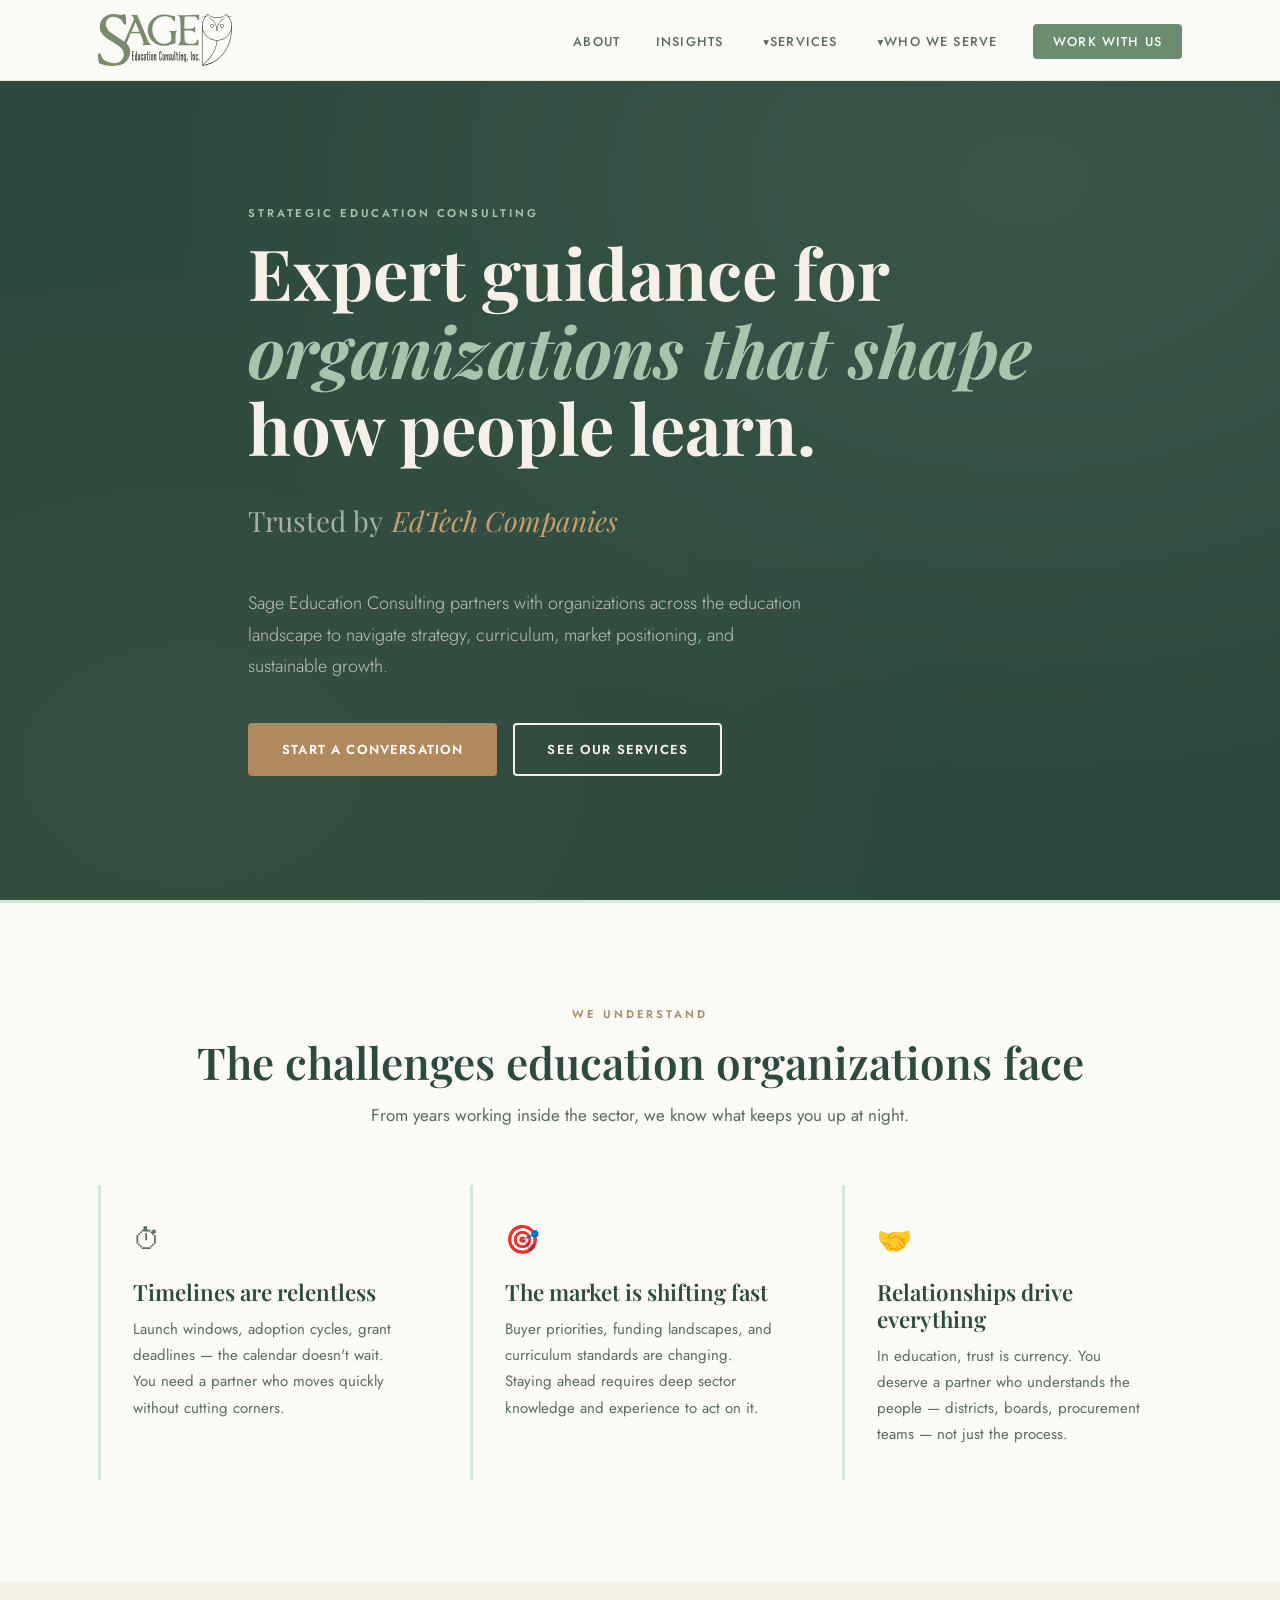
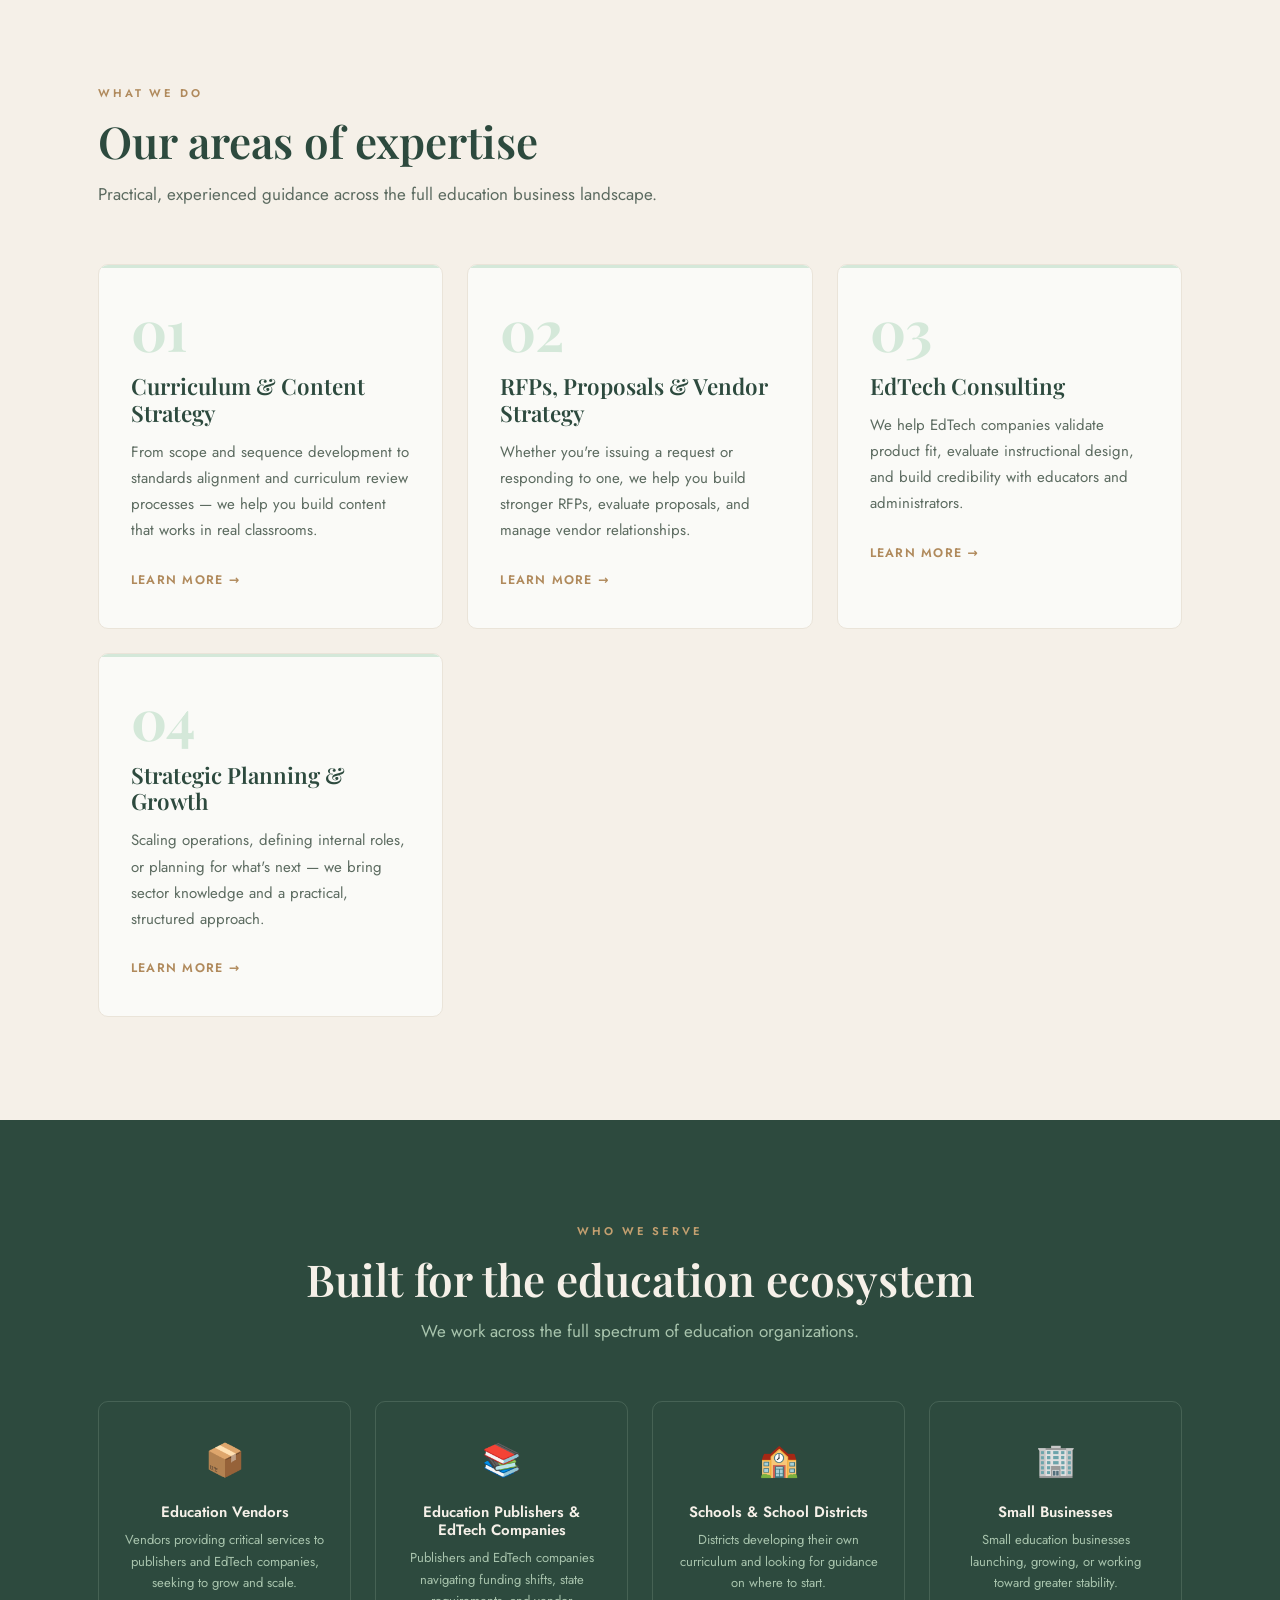
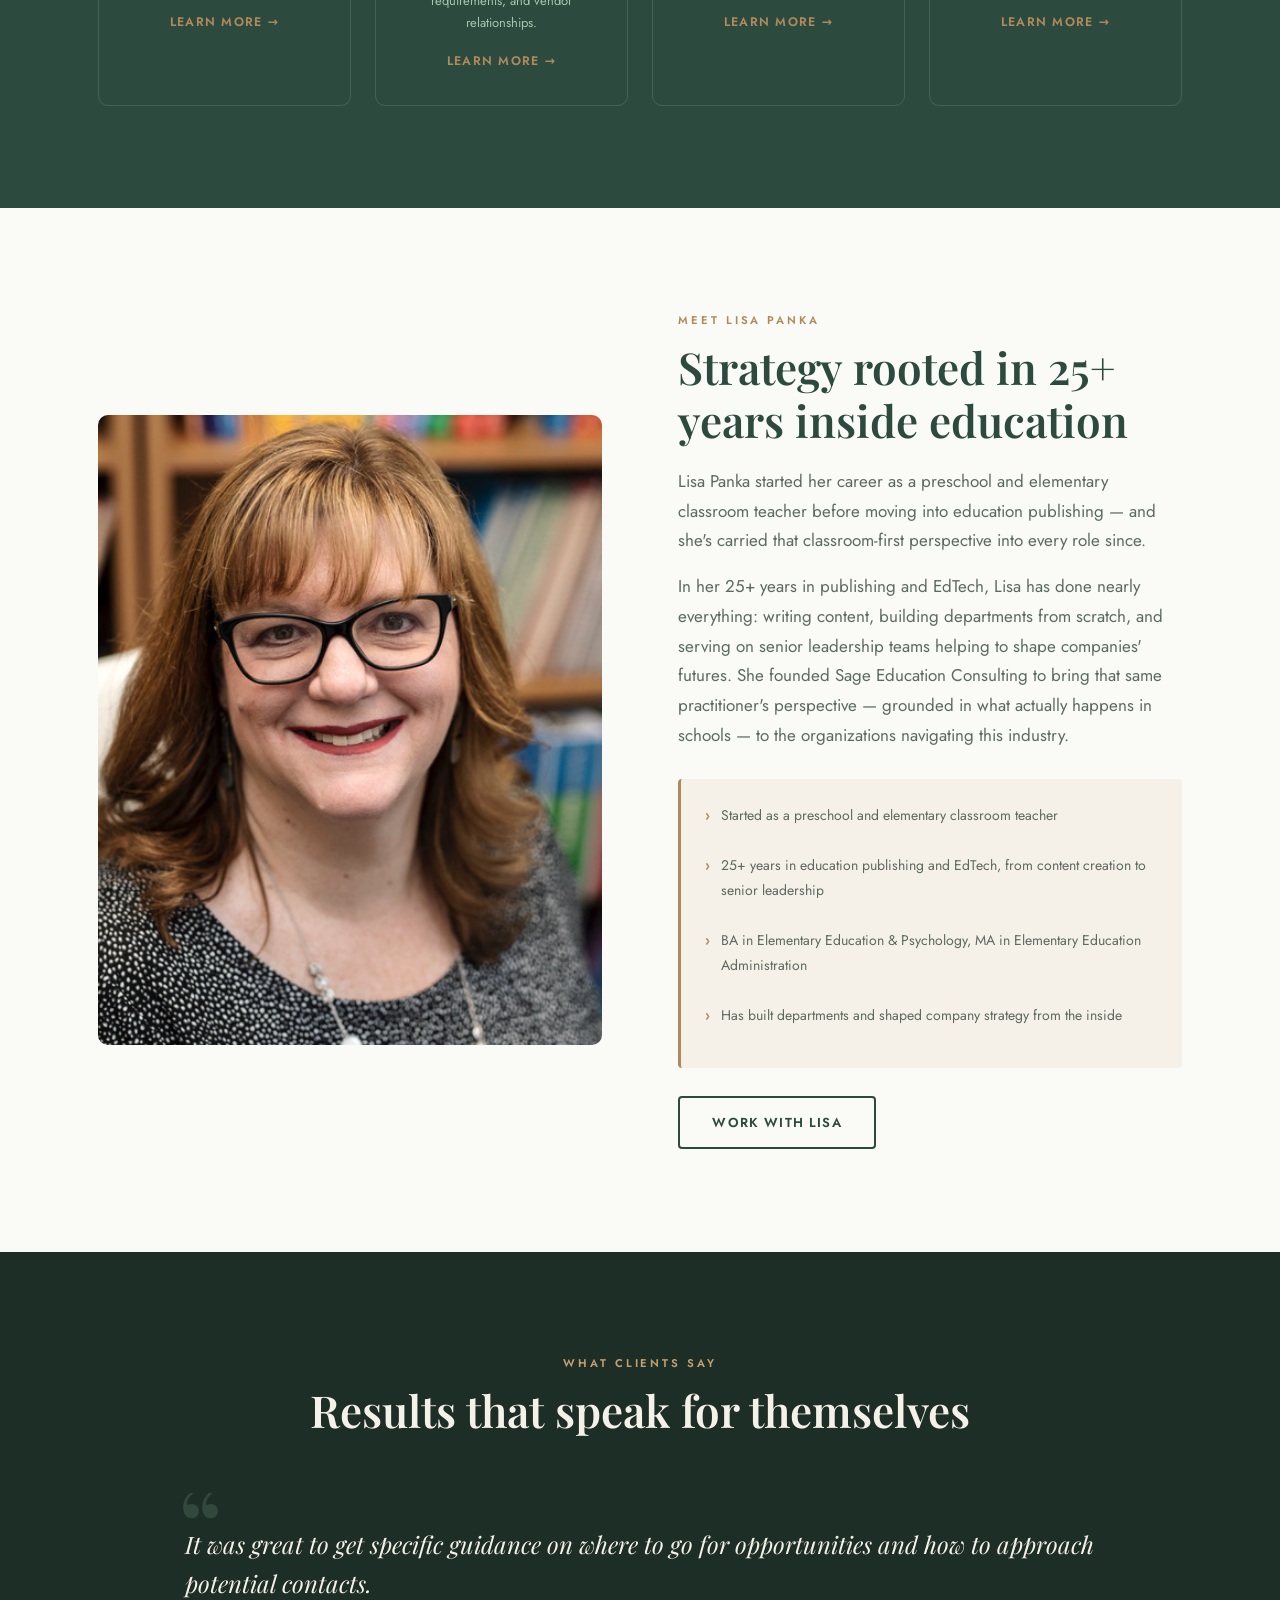
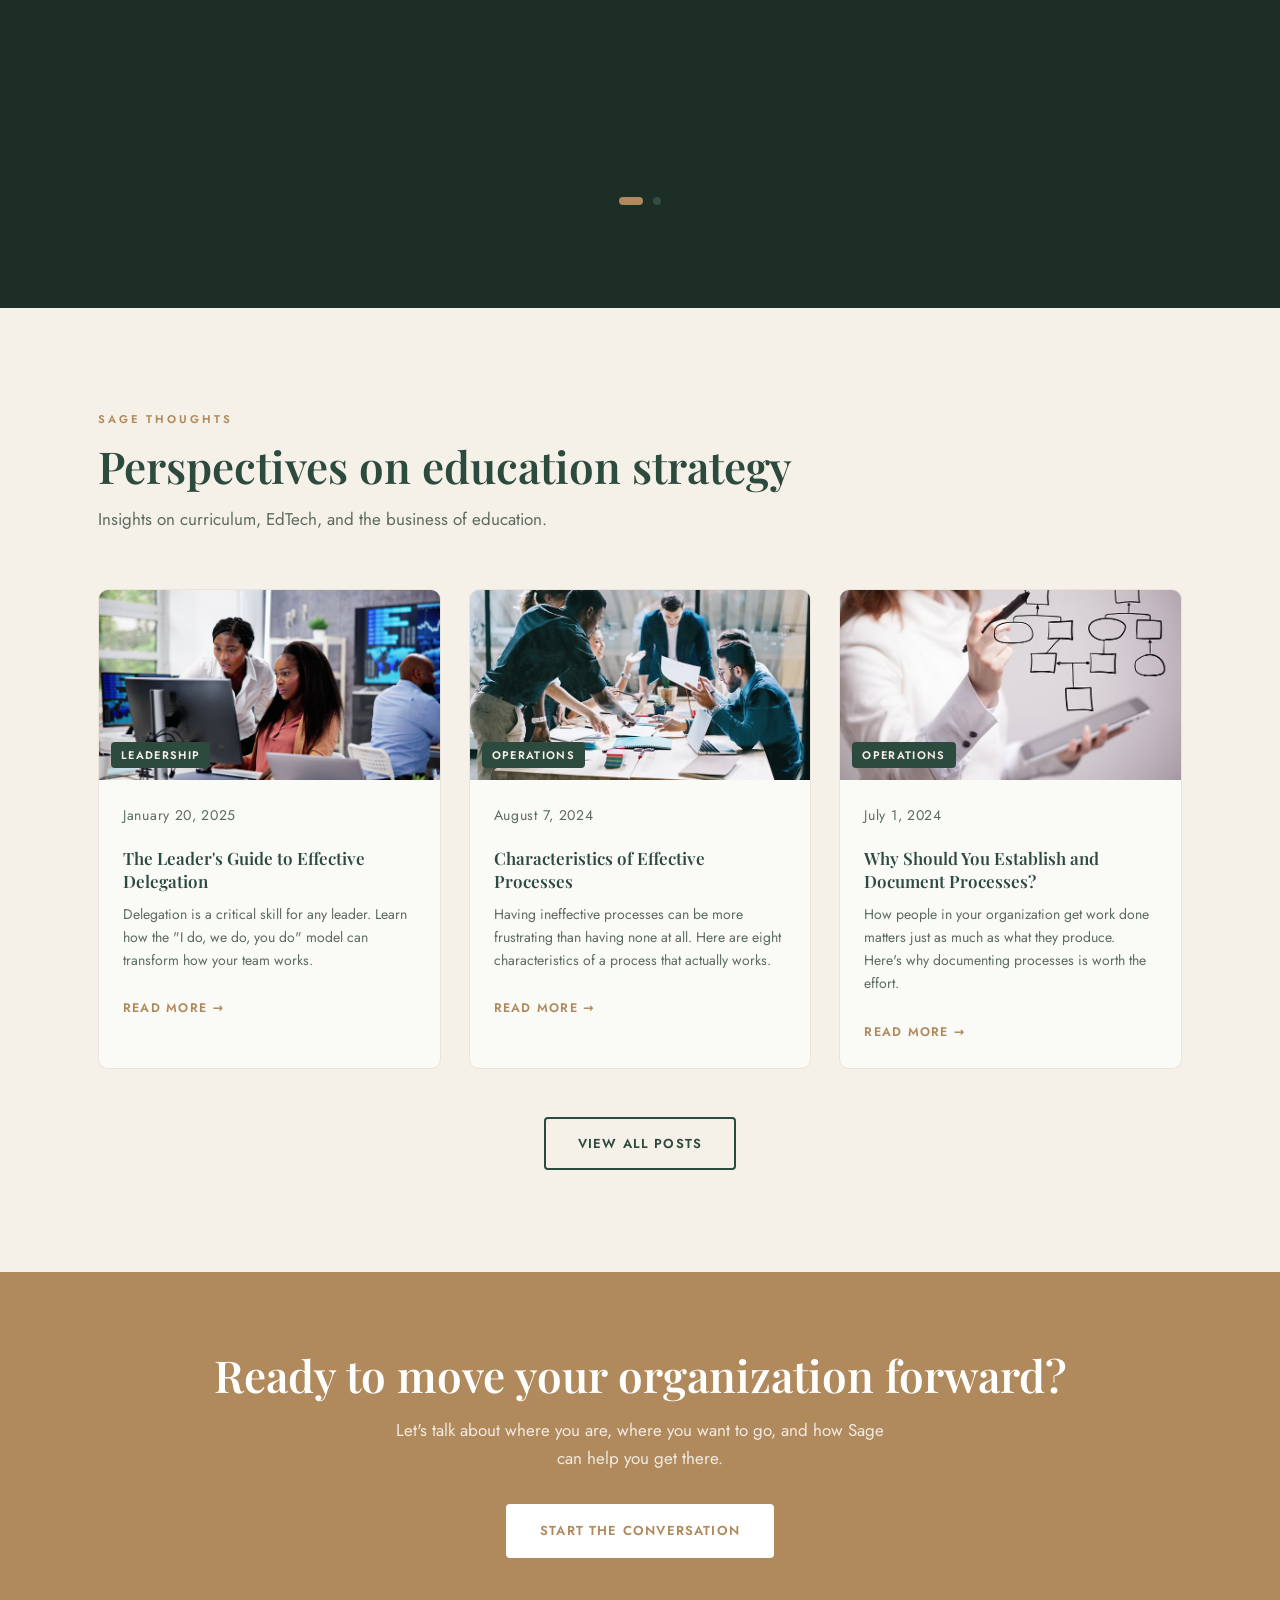
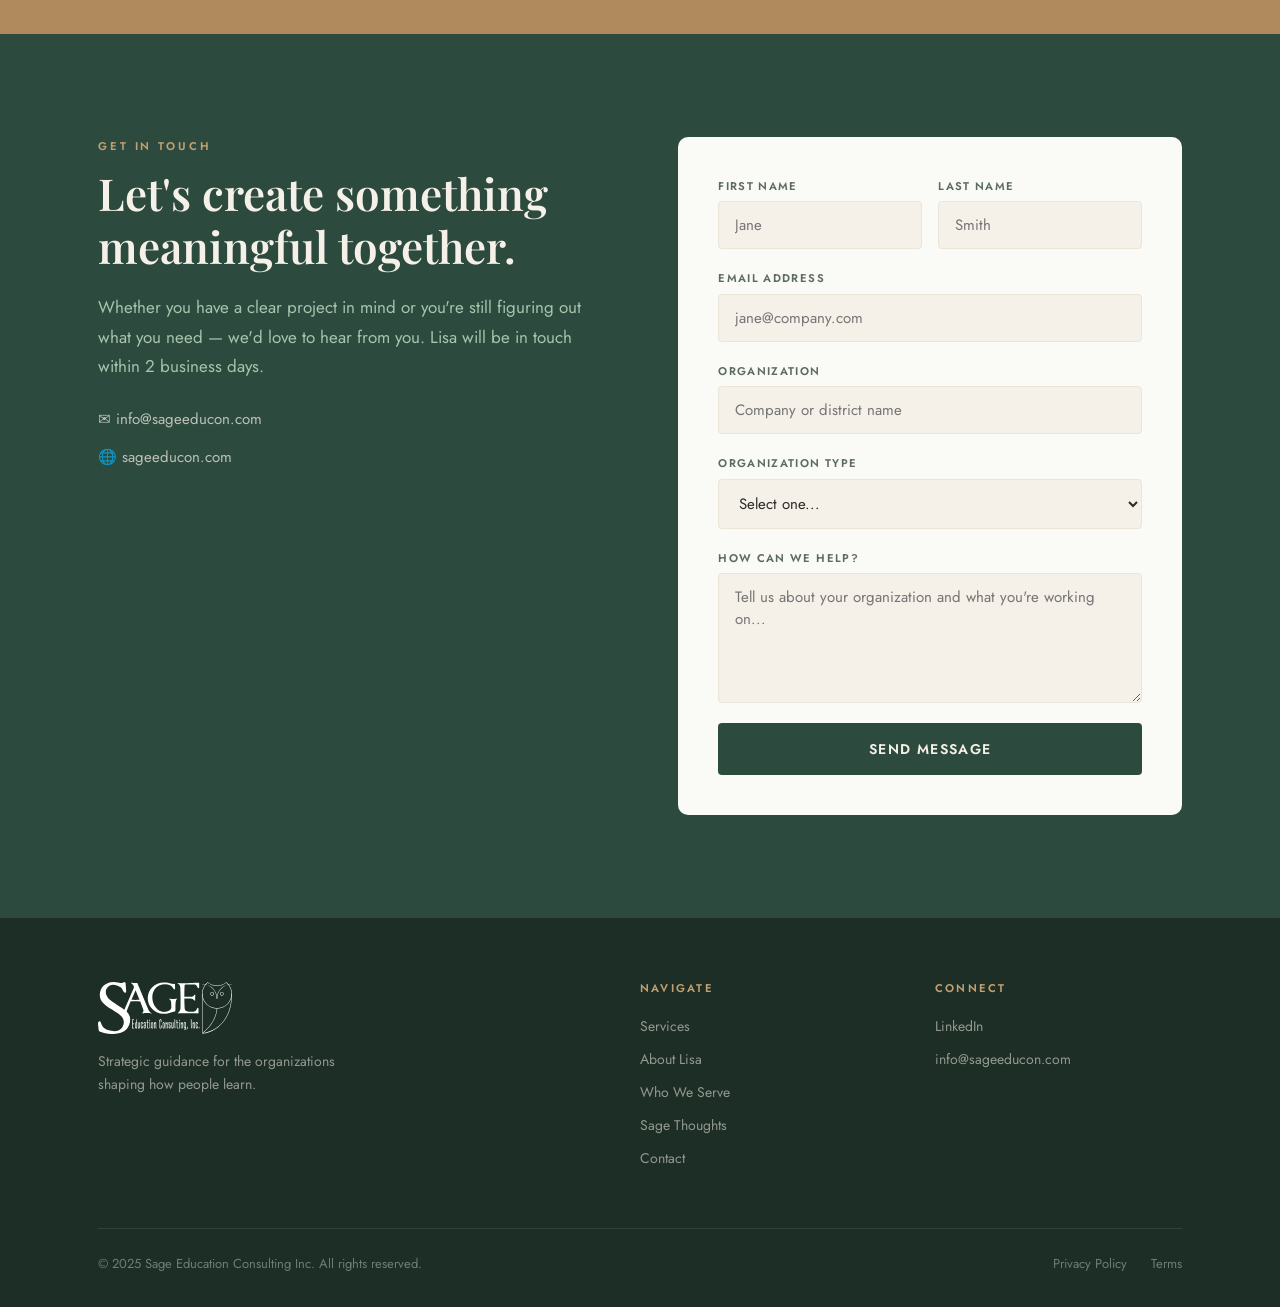
==== index.html @ a212b64f "Add files via upload" ====
<!DOCTYPE html>
<html lang="en">
<head>
  <meta charset="UTF-8" />
  <meta name="viewport" content="width=device-width, initial-scale=1.0" />
  <title>Sage Education Consulting | Strategic Guidance for Education Organizations</title>
  <meta name="description" content="Sage Education Consulting helps EdTech companies, publishers, schools, and education organizations navigate strategy, curriculum, and market growth." />

  <link rel="preconnect" href="https://fonts.googleapis.com" />
  <link rel="preconnect" href="https://fonts.gstatic.com" crossorigin />
  <link href="https://fonts.googleapis.com/css2?family=Playfair+Display:ital,wght@0,400;0,600;0,700;1,400;1,600&family=Jost:wght@300;400;500;600&display=swap" rel="stylesheet" />
  <link rel="stylesheet" href="styles.css" />
</head>
<body>

<!-- ========== NAVIGATION ========== -->
<nav class="site-nav" id="site-nav">
  <div class="container nav-inner">

    <a href="index.html" class="nav-logo">
      <img src="images/SAGE_Logo.svg" alt="Sage Education Consulting" />
    </a>

    <ul class="nav-links" id="nav-links">
      <li><a href="#about">About</a></li>
      <li><a href="#blog">Insights</a></li>
      <li class="nav-dropdown">
        <a href="#services">Services</a>
        <ul class="nav-dropdown-menu">
          <li><a href="curriculum-content-strategy.html">Curriculum &amp; Content Strategy</a></li>
          <li><a href="vendor-proposal-strategy.html">RFPs, Proposals &amp; Vendor Strategy</a></li>
          <li><a href="edtech-consulting.html">EdTech Consulting</a></li>
          <li><a href="strategic-planning.html">Strategic Planning &amp; Growth</a></li>
        </ul>
      </li>
      <li class="nav-dropdown">
        <a href="#who-we-serve">Who We Serve</a>
        <ul class="nav-dropdown-menu">
          <li><a href="education-vendors.html">Education Vendors</a></li>
          <li><a href="education-publishers-edtech-companies.html">Education Publishers &amp; EdTech Companies</a></li>
          <li><a href="schools-districts.html">Schools &amp; School Districts</a></li>
          <li><a href="small-businesses.html">Small Businesses</a></li>
        </ul>
      </li>
      <li><a href="#contact" class="nav-cta">Work With Us</a></li>
    </ul>

    <button class="nav-hamburger" id="hamburger" aria-label="Open menu">
      <span></span><span></span><span></span>
    </button>

  </div>
</nav>

<!-- Mobile full-screen nav overlay -->
<div class="nav-mobile" id="nav-mobile">
  <button class="nav-mobile-close" id="nav-close" aria-label="Close">&times;</button>
  <a href="#about">About</a>

  <a href="#blog">Insights</a>

  <div class="nav-mobile-group">
    <a href="#services" class="nav-mobile-parent">Services</a>
    <div class="nav-mobile-sublinks">
      <a href="curriculum-content-strategy.html">Curriculum &amp; Content Strategy</a>
      <a href="vendor-proposal-strategy.html">RFPs, Proposals &amp; Vendor Strategy</a>
      <a href="edtech-consulting.html">EdTech Consulting</a>
      <a href="strategic-planning.html">Strategic Planning &amp; Growth</a>
    </div>
  </div>

  <div class="nav-mobile-group">
    <a href="#who-we-serve" class="nav-mobile-parent">Who We Serve</a>
    <div class="nav-mobile-sublinks">
      <a href="education-vendors.html">Education Vendors</a>
      <a href="education-publishers-edtech-companies.html">Education Publishers &amp; EdTech Companies</a>
      <a href="schools-districts.html">Schools &amp; School Districts</a>
      <a href="small-businesses.html">Small Businesses</a>
    </div>
  </div>

  <a href="#contact">Work With Us</a>
</div>


<!-- ========== HERO ========== -->
<section id="hero">
  <div class="container">
    <div class="hero-content">

      <span class="eyebrow hero-eyebrow">Strategic Education Consulting</span>

      <h1 class="hero-headline">
        Expert guidance for<br>
        <em>organizations that shape</em><br>
        how people learn.
      </h1>

      <p class="hero-rotate-line">
        <span class="hero-rotate-prefix">Trusted by </span>
        <span id="rotating-text">EdTech Companies</span>
      </p>

      <p class="hero-body">
        Sage Education Consulting partners with organizations across the
        education landscape to navigate strategy, curriculum, market
        positioning, and sustainable growth.
      </p>

      <div class="hero-actions">
        <a href="#contact" class="btn btn-primary">Start a Conversation</a>
        <a href="#services" class="btn btn-outline-light">See Our Services</a>
      </div>

    </div>
  </div>
</section>


<!-- ========== PAIN POINTS ========== -->
<section id="pain-points">
  <div class="container">

    <div class="pain-header">
      <span class="eyebrow">We Understand</span>
      <h2>The challenges education organizations face</h2>
      <p>From years working inside the sector, we know what keeps you up at night.</p>
    </div>

    <div class="pain-grid">

      <div class="pain-card">
        <span class="pain-icon">⏱</span>
        <h3>Timelines are relentless</h3>
        <p>Launch windows, adoption cycles, grant deadlines — the calendar doesn't wait. You need a partner who moves quickly without cutting corners.</p>
      </div>

      <div class="pain-card">
        <span class="pain-icon">🎯</span>
        <h3>The market is shifting fast</h3>
        <p>Buyer priorities, funding landscapes, and curriculum standards are changing. Staying ahead requires deep sector knowledge and experience to act on it.</p>
      </div>

      <div class="pain-card">
        <span class="pain-icon">🤝</span>
        <h3>Relationships drive everything</h3>
        <p>In education, trust is currency. You deserve a partner who understands the people — districts, boards, procurement teams — not just the process.</p>
      </div>

    </div>
  </div>
</section>


<!-- ========== SERVICES ========== -->
<section id="services">
  <div class="container">

    <div class="section-header">
      <span class="eyebrow">What We Do</span>
      <h2>Our areas of expertise</h2>
      <p>Practical, experienced guidance across the full education business landscape.</p>
    </div>

    <div class="services-grid">

      <div class="service-card">
        <div class="service-num">01</div>
        <h3>Curriculum &amp; Content Strategy</h3>
        <p>From scope and sequence development to standards alignment and curriculum review processes — we help you build content that works in real classrooms.</p>
        <a href="curriculum-content-strategy.html" class="service-link">Learn more &rarr;</a>
      </div>

      <div class="service-card">
        <div class="service-num">02</div>
        <h3>RFPs, Proposals &amp; Vendor Strategy</h3>
        <p>Whether you're issuing a request or responding to one, we help you build stronger RFPs, evaluate proposals, and manage vendor relationships.</p>
        <a href="vendor-proposal-strategy.html" class="service-link">Learn more &rarr;</a>
      </div>

      <div class="service-card">
        <div class="service-num">03</div>
        <h3>EdTech Consulting</h3>
        <p>We help EdTech companies validate product fit, evaluate instructional design, and build credibility with educators and administrators.</p>
        <a href="edtech-consulting.html" class="service-link">Learn more &rarr;</a>
      </div>

      <div class="service-card">
        <div class="service-num">04</div>
        <h3>Strategic Planning &amp; Growth</h3>
        <p>Scaling operations, defining internal roles, or planning for what's next — we bring sector knowledge and a practical, structured approach.</p>
        <a href="strategic-planning.html" class="service-link">Learn more &rarr;</a>
      </div>

    </div>
  </div>
</section>


<!-- ========== WHO WE SERVE ========== -->
<section id="who-we-serve">
  <div class="container">

    <div class="section-header centered">
      <span class="eyebrow">Who We Serve</span>
      <h2>Built for the education ecosystem</h2>
      <p>We work across the full spectrum of education organizations.</p>
    </div>

    <div class="serve-grid">

      <div class="serve-card">
        <div class="serve-icon">📦</div>
        <h3>Education Vendors</h3>
        <p>Vendors providing critical services to publishers and EdTech companies, seeking to grow and scale.</p>
        <a href="education-vendors.html" class="service-link">Learn more &rarr;</a>
      </div>

      <div class="serve-card">
        <div class="serve-icon">📚</div>
        <h3>Education Publishers &amp; EdTech Companies</h3>
        <p>Publishers and EdTech companies navigating funding shifts, state requirements, and vendor relationships.</p>
        <a href="education-publishers-edtech-companies.html" class="service-link">Learn more &rarr;</a>
      </div>

      <div class="serve-card">
        <div class="serve-icon">🏫</div>
        <h3>Schools &amp; School Districts</h3>
        <p>Districts developing their own curriculum and looking for guidance on where to start.</p>
        <a href="schools-districts.html" class="service-link">Learn more &rarr;</a>
      </div>

      <div class="serve-card">
        <div class="serve-icon">🏢</div>
        <h3>Small Businesses</h3>
        <p>Small education businesses launching, growing, or working toward greater stability.</p>
        <a href="small-businesses.html" class="service-link">Learn more &rarr;</a>
      </div>

    </div>
  </div>
</section>


<!-- ========== ABOUT LISA ========== -->
<section id="about">
  <div class="container">
    <div class="about-inner">

      <div class="about-image-wrap">
        <div class="about-image-frame">
          <img src="images/lisa.jpeg" alt="Lisa Panka, Founder of Sage Education Consulting" loading="lazy" />
        </div>
      </div>

      <div class="about-text">
        <span class="eyebrow">Meet Lisa Panka</span>
        <h2>Strategy rooted in 25+ years inside education</h2>
        <p>Lisa Panka started her career as a preschool and elementary classroom teacher before moving into education publishing — and she's carried that classroom-first perspective into every role since.</p>
        <p>In her 25+ years in publishing and EdTech, Lisa has done nearly everything: writing content, building departments from scratch, and serving on senior leadership teams helping to shape companies' futures. She founded Sage Education Consulting to bring that same practitioner's perspective — grounded in what actually happens in schools — to the organizations navigating this industry.</p>

        <div class="about-credentials">
          <p class="credential-item">Started as a preschool and elementary classroom teacher</p>
          <p class="credential-item">25+ years in education publishing and EdTech, from content creation to senior leadership</p>
          <p class="credential-item">BA in Elementary Education &amp; Psychology, MA in Elementary Education Administration</p>
          <p class="credential-item">Has built departments and shaped company strategy from the inside</p>
        </div>

        <a href="#contact" class="btn btn-outline-dark">Work with Lisa</a>
      </div>

    </div>
  </div>
</section>



<!-- ========== TESTIMONIALS ========== -->
<section id="testimonials">
  <div class="container">

    <div class="section-header centered">
      <span class="eyebrow">What Clients Say</span>
      <h2>Results that speak for themselves</h2>
    </div>

    <div class="testimonials-slider">
      <div class="testimonials-track" id="testimonials-track">

        <div class="testimonial-slide">
          <blockquote class="testimonial-quote">
            It was great to get specific guidance on where to go for opportunities and how to approach potential contacts.
          </blockquote>
        </div>

        <div class="testimonial-slide">
          <blockquote class="testimonial-quote">
            Working with Sage Education Consulting was an outstanding experience. Lisa not only helped us identify opportunities but also guided us through the application processes with different state education departments with professionalism and clarity. Throughout, she was responsive, supportive, and incredibly helpful at every step. I highly recommend their services.
          </blockquote>
        </div>

      </div>
    </div>

    <div class="testimonials-dots" id="testimonials-dots">
      <button class="t-dot active" data-index="0"></button>
      <button class="t-dot"        data-index="1"></button>
    </div>

  </div>
</section>


<!-- ========== BLOG — SAGE THOUGHTS ========== -->
<!-- Shows the 3 most recent posts. Post 4 (June 2024) lives on blog.html only. -->
<section id="blog">
  <div class="container">

    <div class="section-header">
      <span class="eyebrow">Sage Thoughts</span>
      <h2>Perspectives on education strategy</h2>
      <p>Insights on curriculum, EdTech, and the business of education.</p>
    </div>

    <div class="blog-grid">

      <!-- POST 1 — most recent -->
      <article class="blog-card">
        <div class="blog-card-img">
          <img src="images/blog1.jpg" alt="Team working together in an office" loading="lazy" />
          <span class="blog-tag">Leadership</span>
        </div>
        <div class="blog-card-body">
          <p class="blog-meta">January 20, 2025</p>
          <h3>The Leader's Guide to Effective Delegation</h3>
          <p>Delegation is a critical skill for any leader. Learn how the "I do, we do, you do" model can transform how your team works.</p>
          <a href="blog-delegation.html" class="blog-read-more">Read more &rarr;</a>
        </div>
      </article>

      <!-- POST 2 -->
      <article class="blog-card">
        <div class="blog-card-img">
          <img src="images/blog2.jpg" alt="Team collaborating around a table" loading="lazy" />
          <span class="blog-tag">Operations</span>
        </div>
        <div class="blog-card-body">
          <p class="blog-meta">August 7, 2024</p>
          <h3>Characteristics of Effective Processes</h3>
          <p>Having ineffective processes can be more frustrating than having none at all. Here are eight characteristics of a process that actually works.</p>
          <a href="blog-processes.html" class="blog-read-more">Read more &rarr;</a>
        </div>
      </article>

      <!-- POST 3 -->
      <article class="blog-card">
        <div class="blog-card-img">
          <img src="images/blog3.jpg" alt="Person drawing a process flowchart" loading="lazy" />
          <span class="blog-tag">Operations</span>
        </div>
        <div class="blog-card-body">
          <p class="blog-meta">July 1, 2024</p>
          <h3>Why Should You Establish and Document Processes?</h3>
          <p>How people in your organization get work done matters just as much as what they produce. Here's why documenting processes is worth the effort.</p>
          <a href="blog-document-processes.html" class="blog-read-more">Read more &rarr;</a>
        </div>
      </article>

    </div>

    <div class="blog-footer">
      <a href="blog.html" class="btn btn-outline-dark">View All Posts</a>
    </div>

  </div>
</section>


<!-- ========== CTA BAND ========== -->
<section id="cta-band">
  <div class="container">
    <h2>Ready to move your organization forward?</h2>
    <p>Let's talk about where you are, where you want to go, and how Sage can help you get there.</p>
    <a href="#contact" class="btn btn-cta-band">Start the Conversation</a>
  </div>
</section>


<!-- ========== CONTACT ========== -->
<section id="contact">
  <div class="container">
    <div class="contact-inner">

      <div class="contact-text">
        <span class="eyebrow">Get in Touch</span>
        <h2>Let's create something meaningful together.</h2>
        <p>Whether you have a clear project in mind or you're still figuring out what you need — we'd love to hear from you. Lisa will be in touch within 2 business days.</p>

        <div class="contact-details">

          <p>✉ info@sageeducon.com</p>
          <p>🌐 sageeducon.com</p>
        </div>
      </div>

      <div class="contact-form-wrap">
        <form action="form-handler.php" method="POST" class="contact-form">

          <div class="form-row">
            <div class="form-group">
              <label for="first-name">First Name</label>
              <input type="text" id="first-name" name="first_name" placeholder="Jane" required />
            </div>
            <div class="form-group">
              <label for="last-name">Last Name</label>
              <input type="text" id="last-name" name="last_name" placeholder="Smith" required />
            </div>
          </div>

          <div class="form-group">
            <label for="email">Email Address</label>
            <input type="email" id="email" name="email" placeholder="jane@company.com" required />
          </div>

          <div class="form-group">
            <label for="company">Organization</label>
            <input type="text" id="company" name="company" placeholder="Company or district name" />
          </div>

          <div class="form-group">
            <label for="org-type">Organization Type</label>
            <select id="org-type" name="org_type">
              <option value="" disabled selected>Select one...</option>
              <option value="edtech">EdTech Company</option>
              <option value="publisher">Publisher / Author</option>
              <option value="district">School or District</option>
              <option value="startup">Education Startup</option>
              <option value="small-biz">Small Education Business</option>
              <option value="other">Other</option>
            </select>
          </div>

          <div class="form-group">
            <label for="message">How can we help?</label>
            <textarea id="message" name="message" placeholder="Tell us about your organization and what you're working on..."></textarea>
          </div>

          <button type="submit" class="form-submit">Send Message</button>

        </form>
      </div>

    </div>
  </div>
</section>


<!-- ========== FOOTER ========== -->
<footer>
  <div class="container">
    <div class="footer-inner">

      <div class="footer-brand">
        <img src="images/SAGE_Logo.svg" alt="Sage Education Consulting" class="footer-logo" loading="lazy" />
        <p>Strategic guidance for the organizations shaping how people learn.</p>
      </div>

      <div class="footer-col">
        <h4>Navigate</h4>
        <a href="#services">Services</a>
        <a href="#about">About Lisa</a>
        <a href="#who-we-serve">Who We Serve</a>
        <a href="blog.html">Sage Thoughts</a>
        <a href="#contact">Contact</a>
      </div>

      <div class="footer-col">
        <h4>Connect</h4>
        <a href="https://www.linkedin.com/company/sage-education-consulting/" target="_blank">LinkedIn</a>
        <a href="mailto:info@sageeducon.com">info@sageeducon.com</a>
      </div>

    </div>

    <div class="footer-bottom">
      <p>&copy; 2025 Sage Education Consulting Inc. All rights reserved.</p>
      <div class="footer-links">
        <a href="#">Privacy Policy</a>
        <a href="#">Terms</a>
      </div>
    </div>

  </div>
</footer>

<script src="script.js"></script>

</body>
</html>
---- styles.css ----
@charset "utf-8";
/* CSS Document */
:root {
  --sage-green:   #6B8C6F;   
  --forest:       #2D4A3E;   
  --forest-deep:  #1C2E25;   
  --sage-mid:     #5C7A6A;   
  --sage-light:   #A8C4AD;   
  --sage-pale:    #D4E8D9;   
  --cream:        #F5F0E8;   
  --cream-dark:   #EAE4D9;   
  --white:        #FAFAF7;   
  --earth:        #B08A5C;   
  --earth-light:  #C4A070;   
  --charcoal:     #2A2A28;   
  --text-muted:   #5C6B60;   
  --text-light:   #8A9E90;   

  --font-display: 'Playfair Display', Georgia, serif;
  --font-body:    'Jost', system-ui, sans-serif;

  --size-hero: clamp(2.75rem, 5.5vw, 5rem);
  --size-h2:   clamp(1.75rem, 3.5vw, 2.75rem);
  --size-h3:   clamp(1.125rem, 2vw, 1.4rem);
  --size-body: 1.0625rem;
  --size-sm:   0.875rem;

  --section-pad: clamp(4rem, 8vw, 7rem);
  --container:   1180px;

  --radius:    4px;
  --radius-lg: 10px;
  --transition: 0.3s ease;
}

*, *::before, *::after {
	box-sizing: border-box;
	margin: 0;
	padding: 0;
}

html { scroll-behavior: smooth; }

body {
	font-family: var(--font-body);
	font-size: var(--size-body);
	color: var(--text-muted);
	background: var(--cream);
	line-height: 1.65;
	-webkit-font-smoothing: antialiased; 
}

h1, h2, h3, h4{
	font-family: var(--font-display);
	line-height: 1.2;
	font-weight: 600;
	color: var(--charcoal);
}

a { color: inherit; text-decoration: none; }
img {max-width: 100%; display: block; }
ul { list-style: none; }

.container {
	max-width: var(--container);
	margin: 0 auto;
	padding: 0 clamp(1.25rem, 5vw, 3rem);
}

.eyebrow {
	display: block;
	font-family: var(--font-body);
	font-size: 0.7rem;
	font-weight: 600;
	letter-spacing: 0.18rem;
	text-transform: uppercase;
	color: var(--earth);
	margin-bottom: 0.75rem;
}

.btn {
	display: inline-block;
	font-family: var(--font-body);
	font-size: 0.8125rem;
	font-weight: 600;
	letter-spacing: 0.09em;
	text-transform: uppercase;
	padding: 0.875rem 2rem;
	border-radius: var(--radius);
	border: 2px solid transparent;
	cursor: pointer;
	transition: var(--transition);
}

.btn-primary { background: var(--earth); color: #FFFFFF; border-color: var(--earth); }
.btn-primary:hover { background: var(--earth-light); border-color: var(--earth-light); transform: translateY(-2px); }

.btn-outline-light { background: transparent; color: var(--cream); border-color: var(--cream); }
.btn-outline-light:hover { background: var(--cream); color: var(--forest); }

.btn-outline-dark { background: transparent; color: var(--forest); border-color: var(--forest); }
.btn-outline-dark:hover { background: var(--forest); color: var(--cream); }

/* ================================
   NAVIGATION
================================ */

.site-nav {
  position: fixed;        /* Stays at top of screen as user scrolls */
  top: 0;
  left: 0;
  right: 0;
  z-index: 100;           /* Sits above everything else on the page */
  background: var(--white);
  border-bottom: 1px solid var(--cream-dark);
  padding: 0.875rem 0;
  transition: box-shadow var(--transition);
}

/* JavaScript adds this class when user scrolls down */
.site-nav.scrolled {
  box-shadow: 0 2px 20px rgba(0, 0, 0, 0.08);
}

/* Flex row: logo on left, links on right */
.nav-inner {
  display: flex;
  align-items: center;
  justify-content: space-between;
}

/* The logo image */
.nav-logo img {
  height: 52px;
  width: auto;
}

/* The horizontal list of links */
.nav-links {
  display: flex;
  align-items: center;
  gap: 2.25rem;
}

.nav-links li { list-style: none; }

.nav-links a {
  font-size: 0.8rem;
  font-weight: 500;
  letter-spacing: 0.09em;
  text-transform: uppercase;
  color: var(--text-muted);
  position: relative;           /* Needed for the underline trick below */
  transition: color var(--transition);
}

.nav-links a:hover { color: var(--forest); }

/* Animated underline on hover */
.nav-links a::after {
  content: '';
  position: absolute;
  bottom: -4px;
  left: 0;
  width: 0;                     /* Starts at zero width */
  height: 1px;
  background: var(--earth);
  transition: width var(--transition);
}

.nav-links a:hover::after { width: 100%; }  /* Expands to full on hover */

/* ---- Dropdown submenus (Services / Who We Serve) ---- */
/* .nav-dropdown wraps the <li> so the submenu can be positioned relative to it */
.nav-dropdown {
  position: relative;
}

/* Small caret after the trigger word, just for visual affordance */
.nav-dropdown > a::before {
  content: '▾';
  display: inline-block;
  margin-left: 0.35em;
  font-size: 0.9em;
  transition: transform var(--transition);
}

.nav-dropdown:hover > a::before {
  transform: rotate(180deg);
}

.nav-dropdown-menu {
  position: absolute;
  top: 100%;
  left: 50%;
  transform: translate(-50%, 8px);
  min-width: 260px;
  background: var(--white);
  border: 1px solid var(--cream-dark);
  border-radius: var(--radius);
  box-shadow: 0 12px 32px rgba(0, 0, 0, 0.1);
  padding: 0.5rem 0;
  margin-top: 0.875rem;    /* Bridges the gap so the mouse doesn't leave the hover area */

  /* Hidden by default — opacity/visibility (not display) so the transition can animate */
  opacity: 0;
  visibility: hidden;
  transition: opacity var(--transition), transform var(--transition), visibility var(--transition);
}

/* Reveal the submenu when hovering the parent <li> (not just the link) */
.nav-dropdown:hover .nav-dropdown-menu {
  opacity: 1;
  visibility: visible;
  transform: translate(-50%, 0);
}

.nav-dropdown-menu li { list-style: none; }

.nav-dropdown-menu a {
  display: block;
  padding: 0.65rem 1.5rem;
  font-size: 0.8125rem;
  font-weight: 400;
  letter-spacing: normal;      /* Override the uppercase tracking from .nav-links a */
  text-transform: none;
  color: var(--text-muted);
  white-space: nowrap;
}

.nav-dropdown-menu a:hover {
  color: var(--forest);
  background: var(--cream);
}

.nav-dropdown-menu a::after { display: none; }  /* No underline animation inside the dropdown */

/* ---- Mobile nav groups (Services / Who We Serve with sub-links beneath) ---- */
.nav-mobile-group {
  display: flex;
  flex-direction: column;
  align-items: center;
  gap: 0.75rem;
}

.nav-mobile-parent {
  font-family: var(--font-display);
  font-size: 2rem;
  color: var(--cream);
  font-weight: 400;
}

.nav-mobile-sublinks {
  display: flex;
  flex-direction: column;
  align-items: center;
  gap: 0.5rem;
}

.nav-mobile-sublinks a {
  font-family: var(--font-body);
  font-size: 0.95rem;
  font-weight: 400;
  color: var(--sage-light);
  text-transform: none;
  letter-spacing: normal;
}

.nav-mobile-sublinks a:hover { color: var(--earth); }

/* The "Work With Us" button — overrides the plain link style above */
.nav-cta {
  background: var(--sage-green) !important;
  color: var(--white) !important;
  padding: 0.5rem 1.25rem;
  border-radius: var(--radius);
  transition: background var(--transition) !important;
}

.nav-cta:hover { background: var(--forest) !important; }

/* Hide the underline effect on the CTA button */
.nav-cta::after { display: none !important; }

/* ---- Hamburger button (hidden on desktop) ---- */
.nav-hamburger {
  display: none;           /* Shown only on mobile — see responsive section */
  flex-direction: column;
  gap: 5px;
  background: none;
  border: none;
  cursor: pointer;
  padding: 4px;
}

.nav-hamburger span {
  display: block;
  width: 24px;
  height: 2px;
  background: var(--forest);
  transition: var(--transition);
}

/* ---- Mobile full-screen overlay ---- */
.nav-mobile {
  display: none;           /* JavaScript toggles this to flex when open */
  position: fixed;
  inset: 0;                /* Shorthand for top/right/bottom/left: 0 */
  background: var(--forest-deep);
  z-index: 99;
  flex-direction: column;
  align-items: center;
  justify-content: center;
  gap: 1.75rem;
  overflow-y: auto;        /* Services/Who We Serve now include sub-links, so this can get tall */
  padding: 5rem 1.5rem 3rem;
}

.nav-mobile.open { display: flex; }

.nav-mobile a {
  font-family: var(--font-display);
  font-size: 2rem;
  color: var(--cream);
  font-weight: 400;
  transition: color var(--transition);
}

.nav-mobile a:hover { color: var(--earth); }

.nav-mobile-close {
  position: absolute;
  top: 1.5rem;
  right: 1.5rem;
  font-size: 2.5rem;
  color: var(--cream);
  background: none;
  border: none;
  cursor: pointer;
  line-height: 1;
}

/* ================================
   HERO
================================ */

#hero {
  min-height: 100vh;           /* Full viewport height */
  background: var(--forest);
  display: flex;
  flex-direction: column;
  justify-content: center;
  position: relative;
  overflow: hidden;
  /* Top padding accounts for the fixed nav sitting above */
  padding: calc(var(--section-pad) + 5rem) 0 var(--section-pad);
}

/* Subtle radial gradient overlay — adds depth without a photo */
#hero::before {
  content: '';
  position: absolute;
  inset: 0;
  background:
    radial-gradient(ellipse at 80% 20%, rgba(168, 196, 173, 0.10) 0%, transparent 60%),
    radial-gradient(ellipse at 15% 85%, rgba(176, 138, 92, 0.07) 0%, transparent 50%);
  pointer-events: none;       /* Lets clicks pass through to content below */
}

.hero-content {
  position: relative;         /* Sits above the ::before overlay */
  max-width: 820px;
}

.hero-eyebrow { color: var(--sage-light); }   /* Override default gold eyebrow color */

.hero-headline {
  font-size: var(--size-hero);
  color: var(--cream);
  font-weight: 700;
  margin-bottom: 1.25rem;
  line-height: 1.1;
}

/* The italic phrase inside the headline */
.hero-headline em {
  font-style: italic;
  color: var(--sage-light);
}

/* The rotating client-type line */
.hero-rotate-line {
  font-family: var(--font-display);
  font-size: clamp(1.125rem, 2.5vw, 1.75rem);
  font-weight: 400;
  color: var(--cream);
  margin-bottom: 2rem;
  min-height: 2.5em;          /* Prevents layout jumping as text swaps */
  display: flex;
  align-items: center;
  gap: 0.5ch;
  flex-wrap: wrap;
}

.hero-rotate-prefix {
  color: rgba(245, 240, 232, 0.6);
  font-style: normal;
  font-weight: 300;
}

/* The span that JavaScript swaps out */
#rotating-text {
  font-style: italic;
  color: var(--earth-light);
  transition: opacity 0.45s ease;
}

/* JavaScript adds this class during the swap, making it fade out then in */
#rotating-text.fade-out { opacity: 0; }

.hero-body {
  font-size: clamp(1rem, 1.5vw, 1.125rem);
  color: rgba(245, 240, 232, 0.72);
  max-width: 560px;
  margin-bottom: 2.5rem;
  font-weight: 300;
  line-height: 1.75;
}

.hero-actions {
  display: flex;
  gap: 1rem;
  flex-wrap: wrap;
}

/* ================================
   PAIN POINTS
================================ */

#pain-points {
  background: var(--white);
  padding: var(--section-pad) 0;
  border-top: 3px solid var(--sage-pale);
}

.pain-header {
  text-align: center;
  margin-bottom: 3.5rem;
}

.pain-header h2 {
  font-size: var(--size-h2);
  color: var(--forest);
  margin-bottom: 0.75rem;
}

.pain-header p { color: var(--text-muted); }

/* auto-fit means it creates as many columns as fit — responsive automatically */
.pain-grid {
  display: grid;
  grid-template-columns: repeat(auto-fit, minmax(240px, 1fr));
  gap: 2rem;
}

.pain-card {
  padding: 2rem;
  border-left: 3px solid var(--sage-pale);
  transition: border-color var(--transition);
}

.pain-card:hover { border-color: var(--earth); }

.pain-icon {
  font-size: 1.75rem;
  display: block;
  margin-bottom: 1rem;
}

.pain-card h3 {
  font-size: var(--size-h3);
  color: var(--forest);
  margin-bottom: 0.625rem;
}

.pain-card p {
  color: var(--text-muted);
  font-size: 0.9375rem;
  line-height: 1.75;
}

/* ================================
   SERVICES
================================ */

#services {
  background: var(--cream);
  padding: var(--section-pad) 0;
}

/* Reusable section header — used across multiple sections */
.section-header { margin-bottom: 3.5rem; }
.section-header.centered { text-align: center; }

.section-header h2 {
  font-size: var(--size-h2);
  color: var(--forest);
  margin-bottom: 0.75rem;
}

.section-header p { color: var(--text-muted); }
.section-header.centered p { margin: 0 auto; }

.services-grid {
  display: grid;
  grid-template-columns: repeat(auto-fit, minmax(260px, 1fr));
  gap: 1.5rem;
}

.service-card {
  background: var(--white);
  border-radius: var(--radius-lg);
  padding: 2.25rem 2rem;
  border: 1px solid var(--cream-dark);
  position: relative;
  overflow: hidden;
  transition: transform var(--transition), box-shadow var(--transition);
}

/* The colored stripe at the top of each card */
.service-card::before {
  content: '';
  position: absolute;
  top: 0;
  left: 0;
  right: 0;
  height: 3px;
  background: var(--sage-pale);
  transition: background var(--transition);
}

.service-card:hover {
  transform: translateY(-4px);
  box-shadow: 0 12px 40px rgba(45, 74, 62, 0.10);
}

.service-card:hover::before { background: var(--earth); }

/* The large decorative number — purely visual */
.service-num {
  font-family: var(--font-display);
  font-size: 3.5rem;
  font-weight: 700;
  color: var(--sage-pale);
  line-height: 1;
  margin-bottom: 1rem;
  letter-spacing: -0.02em;
}

.service-card h3 {
  font-size: var(--size-h3);
  color: var(--forest);
  margin-bottom: 0.75rem;
}

.service-card p {
  font-size: 0.9375rem;
  color: var(--text-muted);
  line-height: 1.75;
  margin-bottom: 1.25rem;
}

.service-link {
  font-size: 0.775rem;
  font-weight: 600;
  letter-spacing: 0.1em;
  text-transform: uppercase;
  color: var(--earth);
  display: inline-flex;
  align-items: center;
  gap: 0.375rem;
  transition: gap var(--transition);
}

/* The arrow slides right on hover */
.service-link:hover { gap: 0.75rem; }

/* ================================
   WHO WE SERVE
================================ */

#who-we-serve {
  background: var(--forest);
  padding: var(--section-pad) 0;
}

/* Override default heading/text colors inside this dark section */
#who-we-serve .section-header h2 { color: var(--cream); }
#who-we-serve .section-header p  { color: var(--sage-light); }
#who-we-serve .eyebrow            { color: var(--earth-light); }

.serve-grid {
  display: grid;
  grid-template-columns: repeat(auto-fit, minmax(200px, 1fr));
  gap: 1.5rem;
  margin-top: 3rem;
}

.serve-card {
  text-align: center;
  padding: 2rem 1.5rem;
  border: 1px solid rgba(168, 196, 173, 0.2);
  border-radius: var(--radius-lg);
  transition: background var(--transition), border-color var(--transition);
}

.serve-card:hover {
  background: rgba(168, 196, 173, 0.07);
  border-color: var(--sage-light);
}

.serve-icon {
  font-size: 2rem;
  margin-bottom: 1rem;
  display: block;
}

.serve-card h3 {
  font-family: var(--font-body);
  font-size: 0.9375rem;
  font-weight: 600;
  color: var(--cream);
  margin-bottom: 0.5rem;
}

.serve-card p {
  font-size: 0.8125rem;
  color: var(--sage-light);
  line-height: 1.65;
  margin-bottom: 0.75rem;
}

.serve-card .service-link {
  justify-content: center;
}

/* ================================
   ABOUT LISA
================================ */

#about {
  background: var(--white);
  padding: var(--section-pad) 0;
}

.about-inner {
  display: grid;
  grid-template-columns: 1fr 1fr;
  gap: clamp(3rem, 6vw, 6rem);
  align-items: center;
}

/* Wrapper for the photo — the decorative blocks attach to this */
.about-image-wrap {
  position: relative;   /* ::before and ::after are positioned relative to this */
}

.about-image-frame {
  aspect-ratio: 4 / 5;   /* Portrait proportion */
  border-radius: var(--radius-lg);
  overflow: hidden;
  background: var(--sage-pale);
}

.about-image-frame img {
  width: 100%;
  height: 100%;
  object-fit: cover;      /* Image fills the frame without distorting */
}

/* Decorative block — top-left corner */
.about-image-wrap::before {
  content: '';
  position: absolute;
  top: -1.25rem;
  left: -1.25rem;
  width: 48%;
  height: 48%;
  background: var(--sage-pale);
  border-radius: var(--radius-lg);
  z-index: -1;            /* Sits behind the photo */
}

/* Decorative block — bottom-right corner */
.about-image-wrap::after {
  content: '';
  position: absolute;
  bottom: -1.25rem;
  right: -1.25rem;
  width: 38%;
  height: 38%;
  background: var(--cream-dark);
  border-radius: var(--radius-lg);
  z-index: -1;
}

.about-text h2 {
  font-size: var(--size-h2);
  color: var(--forest);
  margin-bottom: 1.25rem;
}

.about-text p {
  color: var(--text-muted);
  margin-bottom: 1rem;
  line-height: 1.75;
}

/* The credential box — left gold border, cream background */
.about-credentials {
  margin: 1.75rem 0;
  padding: 1.5rem;
  background: var(--cream);
  border-radius: var(--radius);
  border-left: 3px solid var(--earth);
  display: flex;
  flex-direction: column;
  gap: 0.625rem;
}

.credential-item {
  font-size: 0.875rem;
  color: var(--text-muted);
  padding-left: 1rem;
  position: relative;
}

/* The › bullet before each credential */
.credential-item::before {
  content: '›';
  position: absolute;
  left: 0;
  color: var(--earth);
  font-weight: 700;
}

/* ================================
   CLIENT LOGOS
================================ */

#clients {
  background: var(--cream);
  padding: clamp(2.5rem, 5vw, 4rem) 0;
  border-top: 1px solid var(--cream-dark);
  border-bottom: 1px solid var(--cream-dark);
}

.clients-label {
  text-align: center;
  font-size: 0.7rem;
  font-weight: 600;
  letter-spacing: 0.2em;
  text-transform: uppercase;
  color: var(--text-light);
  margin-bottom: 2.5rem;
}

.clients-logos {
  display: flex;
  flex-wrap: wrap;
  justify-content: center;
  align-items: center;
  gap: 2rem 4rem;
}

/* For when you have real logo images */
.clients-logos img {
  height: 36px;
  width: auto;
  object-fit: contain;
  filter: grayscale(100%);
  opacity: 0.45;
  mix-blend-mode: multiply;
  transition: opacity var(--transition), filter var(--transition);
}

.clients-logos img:hover {
  filter: grayscale(0%);
  opacity: 0.85;
}

/* Placeholder text until you have real logos */
.client-placeholder {
  font-family: var(--font-display);
  font-size: 1rem;
  font-weight: 600;
  color: var(--text-light);
  opacity: 0.5;
  letter-spacing: 0.05em;
}

/* ================================
   TESTIMONIALS
================================ */

#testimonials {
  background: var(--forest-deep);
  padding: var(--section-pad) 0;
}

#testimonials .section-header h2 { color: var(--cream); }
#testimonials .eyebrow            { color: var(--earth-light); }

.testimonials-slider {
  position: relative;
  overflow: hidden;       /* Hides the slides that are off to the side */
  margin-top: 3rem;
}

/* The track holds all slides side by side in a row */
.testimonials-track {
  display: flex;
  transition: transform 0.5s ease;   /* Sliding animation */
}

/* Each slide takes up exactly 100% of the slider width */
.testimonial-slide {
  min-width: 100%;
  padding: 0 clamp(0rem, 8%, 10rem);
}

.testimonial-quote {
  font-family: var(--font-display);
  font-size: clamp(1.125rem, 2.5vw, 1.5rem);
  font-style: italic;
  color: var(--cream);
  line-height: 1.6;
  margin-bottom: 2rem;
  position: relative;
  padding-top: 2rem;      /* Room for the big quotation mark */
}

/* The large decorative opening quote mark */
.testimonial-quote::before {
  content: '\201C';       /* Unicode for the " character */
  font-size: 7rem;
  color: var(--sage-mid);
  position: absolute;
  top: -1.5rem;
  left: -0.5rem;
  line-height: 1;
  font-style: normal;
  opacity: 0.35;
}

.testimonial-source {
  display: flex;
  flex-direction: column;
  gap: 0.25rem;
}

.testimonial-name {
  font-weight: 600;
  font-size: 0.9375rem;
  color: var(--cream);
}

.testimonial-role {
  font-size: 0.8125rem;
  color: var(--sage-light);
}

/* The dot navigation */
.testimonials-dots {
  display: flex;
  justify-content: center;
  gap: 0.625rem;
  margin-top: 3rem;
}

.t-dot {
  width: 8px;
  height: 8px;
  border-radius: 50%;
  background: var(--sage-mid);
  opacity: 0.4;
  border: none;
  cursor: pointer;
  padding: 0;
  transition: opacity var(--transition), width var(--transition), border-radius var(--transition);
}

/* Active dot becomes a pill shape */
.t-dot.active {
  opacity: 1;
  width: 24px;
  border-radius: 4px;
  background: var(--earth);
}

/* ================================
   BLOG — SAGE THOUGHTS
================================ */

#blog {
  background: var(--cream);
  padding: var(--section-pad) 0;
}

.blog-grid {
  display: grid;
  grid-template-columns: repeat(auto-fill, minmax(280px, 1fr));
  gap: 1.75rem;
  margin-top: 3rem;
}

.blog-card {
  background: var(--white);
  border-radius: var(--radius-lg);
  overflow: hidden;
  border: 1px solid var(--cream-dark);
  transition: transform var(--transition), box-shadow var(--transition);
}

.blog-card:hover {
  transform: translateY(-4px);
  box-shadow: 0 12px 40px rgba(45, 74, 62, 0.10);
}

.blog-card-img {
  height: 190px;
  background: var(--sage-pale);   /* Fallback if image hasn't loaded */
  position: relative;
  overflow: hidden;
}

.blog-card-img img {
  width: 100%;
  height: 100%;
  object-fit: cover;
  transition: transform 0.5s ease;
}

.blog-card:hover .blog-card-img img { transform: scale(1.04); }

/* The colored tag badge overlaid on the image */
.blog-tag {
  position: absolute;
  bottom: 0.75rem;
  left: 0.75rem;
  font-size: 0.6875rem;
  font-weight: 600;
  letter-spacing: 0.12em;
  text-transform: uppercase;
  color: var(--cream);
  background: var(--forest);
  padding: 0.25rem 0.625rem;
  border-radius: var(--radius);
}

.blog-card-body { padding: 1.5rem; }

.blog-meta {
  font-size: 0.75rem;
  color: var(--text-light);
  margin-bottom: 0.5rem;
  letter-spacing: 0.05em;
}

.blog-card h3 {
  font-size: 1.0625rem;
  color: var(--forest);
  margin-bottom: 0.625rem;
  line-height: 1.35;
}

.blog-card p {
  font-size: 0.875rem;
  color: var(--text-muted);
  line-height: 1.65;
  margin-bottom: 1.25rem;
}

.blog-read-more {
  font-size: 0.775rem;
  font-weight: 600;
  letter-spacing: 0.1em;
  text-transform: uppercase;
  color: var(--earth);
  display: inline-flex;
  align-items: center;
  gap: 0.375rem;
  transition: gap var(--transition);
}

.blog-read-more:hover { gap: 0.75rem; }

.blog-footer {
  text-align: center;
  margin-top: 3rem;
}

/* ================================
   CTA BAND
================================ */

#cta-band {
  background: var(--earth);
  padding: clamp(3rem, 6vw, 5rem) 0;
  text-align: center;
}

#cta-band h2 {
  font-size: clamp(1.75rem, 4vw, 2.75rem);
  color: #fff;
  margin-bottom: 0.875rem;
}

#cta-band p {
  color: rgba(255, 255, 255, 0.82);
  max-width: 500px;
  margin: 0 auto 2rem;
}

.btn-cta-band {
  background: #fff;
  color: var(--earth);
  border: 2px solid #fff;
  font-family: var(--font-body);
  font-size: 0.8125rem;
  font-weight: 600;
  letter-spacing: 0.09em;
  text-transform: uppercase;
  padding: 0.875rem 2rem;
  border-radius: var(--radius);
  transition: background var(--transition), color var(--transition);
}

.btn-cta-band:hover {
  background: transparent;
  color: #fff;
}

/* ================================
   CONTACT
================================ */

#contact {
  background: var(--forest);
  padding: var(--section-pad) 0;
}

.contact-inner {
  display: grid;
  grid-template-columns: 1fr 1fr;
  gap: clamp(3rem, 6vw, 6rem);
  align-items: start;
}

.contact-text .eyebrow  { color: var(--earth-light); }

.contact-text h2 {
  font-size: var(--size-h2);
  color: var(--cream);
  margin-bottom: 1.25rem;
}

.contact-text p {
  color: var(--sage-light);
  line-height: 1.75;
  margin-bottom: 1.5rem;
}

.contact-details {
  display: flex;
  flex-direction: column;
  gap: 0.75rem;
}

.contact-details p {
  color: rgba(245, 240, 232, 0.72);
  font-size: 0.9375rem;
  margin-bottom: 0;       /* Override the p margin above */
}

/* The white form box */
.contact-form-wrap {
  background: var(--white);
  border-radius: var(--radius-lg);
  padding: 2.5rem;
}

/* Two inputs side by side (first/last name) */
.form-row {
  display: grid;
  grid-template-columns: 1fr 1fr;
  gap: 1rem;
}

.form-group {
  display: flex;
  flex-direction: column;
  gap: 0.375rem;
  margin-bottom: 1.25rem;
}

.form-group label {
  font-size: 0.7rem;
  font-weight: 600;
  letter-spacing: 0.12em;
  text-transform: uppercase;
  color: var(--text-muted);
}

/* Shared styles for input, select, and textarea */
.form-group input,
.form-group select,
.form-group textarea {
  font-family: var(--font-body);
  font-size: 0.9375rem;
  color: var(--charcoal);
  background: var(--cream);
  border: 1px solid var(--cream-dark);
  border-radius: var(--radius);
  padding: 0.75rem 1rem;
  width: 100%;
  outline: none;
  transition: border-color var(--transition);
}

.form-group input:focus,
.form-group select:focus,
.form-group textarea:focus {
  border-color: var(--sage-green);   /* Green ring on focus */
}

.form-group textarea {
  min-height: 130px;
  resize: vertical;     /* User can resize vertically only */
}

.form-submit {
  width: 100%;
  padding: 1rem;
  background: var(--forest);
  color: var(--cream);
  border: none;
  border-radius: var(--radius);
  font-family: var(--font-body);
  font-size: 0.875rem;
  font-weight: 600;
  letter-spacing: 0.1em;
  text-transform: uppercase;
  cursor: pointer;
  transition: background var(--transition);
}

.form-submit:hover { background: var(--earth); }

/* ================================
   FOOTER
================================ */

footer {
  background: var(--forest-deep);
  padding: clamp(3rem, 5vw, 4.5rem) 0 2rem;
}

.footer-inner {
  display: grid;
  grid-template-columns: 2fr 1fr 1fr;
  gap: 3rem;
  margin-bottom: 3rem;
}

.footer-logo {
  height: 52px;
  width: auto;
  margin-bottom: 1rem;
  filter: brightness(0) invert(1);   /* Makes the logo appear white on the dark footer */
}

.footer-brand p {
  font-size: 0.875rem;
  color: rgba(245, 240, 232, 0.55);
  line-height: 1.7;
  max-width: 280px;
}

.footer-col h4 {
  font-family: var(--font-body);
  font-size: 0.7rem;
  font-weight: 600;
  letter-spacing: 0.2em;
  text-transform: uppercase;
  color: var(--earth-light);
  margin-bottom: 1.25rem;
}

.footer-col a {
  display: block;
  font-size: 0.875rem;
  color: rgba(245, 240, 232, 0.55);
  margin-bottom: 0.625rem;
  transition: color var(--transition);
}

.footer-col a:hover { color: var(--cream); }

.footer-bottom {
  border-top: 1px solid rgba(245, 240, 232, 0.1);
  padding-top: 1.5rem;
  display: flex;
  justify-content: space-between;
  align-items: center;
  flex-wrap: wrap;
  gap: 1rem;
}

.footer-bottom p {
  font-size: 0.8125rem;
  color: rgba(245, 240, 232, 0.4);
}

.footer-links {
  display: flex;
  gap: 1.5rem;
}

.footer-links a {
  font-size: 0.8125rem;
  color: rgba(245, 240, 232, 0.4);
  transition: color var(--transition);
}

.footer-links a:hover { color: var(--cream); }

.form-toast {
  position: fixed;
  bottom: 2rem;
  left: 50%;
  transform: translateX(-50%) translateY(6rem); /* starts off-screen below */
  z-index: 999;
  padding: 1rem 2rem;
  border-radius: var(--radius);
  font-family: var(--font-body);
  font-size: 0.9375rem;
  font-weight: 500;
  white-space: nowrap;
  box-shadow: 0 8px 30px rgba(0, 0, 0, 0.15);
  transition: transform 0.4s ease, opacity 0.4s ease;
  opacity: 0;
}

/* JavaScript adds this class to slide it into view */
.form-toast.toast-visible {
  transform: translateX(-50%) translateY(0);
  opacity: 1;
}

.toast-success {
  background: var(--forest);
  color: var(--cream);
}

.toast-error {
  background: #8B3A3A;   /* Dark red — only used for errors */
  color: #fff;
}

/* Tablet and below */
@media (max-width: 900px) {

  /* Stack the two-column layouts into one column */
  .about-inner,
  .contact-inner { grid-template-columns: 1fr; }

  /* Cap the photo width so it doesn't stretch full width */
  .about-image-wrap {
    max-width: 460px;
    margin: 0 auto;
  }

  /* Footer: brand full-width, two link columns below */
  .footer-inner { grid-template-columns: 1fr 1fr; }
  .footer-brand  { grid-column: 1 / -1; }
}

.post-header {
  background: var(--forest);
  padding: calc(var(--section-pad) + 4rem) 0 var(--section-pad);
  /* The extra top padding accounts for the fixed nav */
}

.post-back-link {
  display: inline-block;
  font-size: 0.8rem;
  font-weight: 600;
  letter-spacing: 0.08em;
  text-transform: uppercase;
  color: var(--sage-light);
  margin-bottom: 2rem;
  transition: color var(--transition);
}

.post-back-link:hover { color: var(--cream); }

.post-meta {
  display: flex;
  align-items: center;
  gap: 1rem;
  margin-bottom: 1.25rem;
  flex-wrap: wrap;
}

.post-meta .blog-tag {
  /* Reuses the tag style from the homepage cards */
  position: static;         /* Override the absolute positioning from homepage */
  font-size: 0.6875rem;
  font-weight: 600;
  letter-spacing: 0.12em;
  text-transform: uppercase;
  color: var(--cream);
  background: var(--sage-green);
  padding: 0.25rem 0.75rem;
  border-radius: var(--radius);
}

.post-date,
.post-read-time {
  font-size: 0.8125rem;
  color: var(--sage-light);
}

/* Separator dot between date and read time */
.post-read-time::before {
  content: '·';
  margin-right: 1rem;
}

.post-title {
  font-size: clamp(2rem, 5vw, 3.25rem);
  color: var(--cream);
  line-height: 1.15;
  margin-bottom: 1.5rem;
  max-width: 760px;
}

.post-byline {
  display: flex;
  align-items: center;
  gap: 0.75rem;
  color: var(--sage-light);
  font-size: 0.9rem;
}

.post-author-img {
  width: 40px;
  height: 40px;
  border-radius: 50%;       /* Makes it a circle */
  object-fit: cover;
  border: 2px solid var(--sage-light);
}

/* ---- Post body ---- */

.post-body {
  background: var(--cream);
  padding: var(--section-pad) 0;
}

/* Narrower container for comfortable reading */
.post-container {
  max-width: 740px;
}

.post-hero-img {
  width: 100%;
  border-radius: var(--radius-lg);
  margin-bottom: 2.5rem;
}

/* All paragraphs inside the post */
.post-body p {
  color: var(--text-muted);
  line-height: 1.8;
  margin-bottom: 1.5rem;
  font-size: 1.0625rem;
}

/* Section headings inside the post */
.post-body h2 {
  font-size: clamp(1.25rem, 2.5vw, 1.625rem);
  color: var(--forest);
  margin-top: 2.5rem;
  margin-bottom: 1rem;
}

/* The I Do / We Do / You Do steps */
.post-steps {
  display: flex;
  flex-direction: column;
  gap: 1.25rem;
  margin: 2rem 0;
  padding: 2rem;
  background: var(--white);
  border-radius: var(--radius-lg);
  border: 1px solid var(--cream-dark);
}

.post-step {
  display: flex;
  gap: 1.25rem;
  align-items: flex-start;
  font-size: 1rem;
  color: var(--text-muted);
  line-height: 1.7;
}

.step-num {
  flex-shrink: 0;
  width: 32px;
  height: 32px;
  background: var(--sage-green);
  color: var(--white);
  border-radius: 50%;
  display: flex;
  align-items: center;
  justify-content: center;
  font-family: var(--font-display);
  font-weight: 700;
  font-size: 0.9rem;
}

/* Bullet lists inside posts */
.post-list {
  list-style: none;
  margin: 1.5rem 0 2rem;
  display: flex;
  flex-direction: column;
  gap: 0.875rem;
}

.post-list li {
  padding-left: 1.5rem;
  position: relative;
  color: var(--text-muted);
  line-height: 1.7;
  font-size: 1.0625rem;
}

/* Custom bullet using the brand color */
.post-list li::before {
  content: '›';
  position: absolute;
  left: 0;
  color: var(--earth);
  font-weight: 700;
  font-size: 1.125rem;
}

/* CTA box at the end of every post */
.post-cta {
  margin-top: 3rem;
  padding: 2rem 2.5rem;
  background: var(--forest);
  border-radius: var(--radius-lg);
  display: flex;
  align-items: center;
  justify-content: space-between;
  gap: 2rem;
  flex-wrap: wrap;
}

.post-cta p {
  color: var(--sage-light);
  margin-bottom: 0;         /* Override the default p margin */
  font-size: 1rem;
  max-width: 420px;
}

.post-characteristics {
  display: flex;
  flex-direction: column;
  gap: 0;
  margin: 2rem 0;
  border: 1px solid var(--cream-dark);
  border-radius: var(--radius-lg);
  overflow: hidden;
}

.characteristic-item {
  display: grid;
  grid-template-columns: 160px 1fr;
  gap: 1.5rem;
  align-items: baseline;
  padding: 1.5rem 2rem;
  border-bottom: 1px solid var(--cream-dark);
  transition: background var(--transition);
}

/* No border on the last item */
.characteristic-item:last-child {
  border-bottom: none;
}

.characteristic-item:hover {
  background: var(--white);
}

.characteristic-label {
  font-family: var(--font-display);
  font-size: 1rem;
  font-weight: 700;
  color: var(--forest);
  letter-spacing: 0.02em;
}

/* The p inside each row — override the default post-body p margin */
.characteristic-item p {
  margin-bottom: 0;
  font-size: 1rem;
}

/* Stack on mobile */
@media (max-width: 640px) {
  .characteristic-item {
    grid-template-columns: 1fr;
    gap: 0.5rem;
  }
}

/* ================================
   BLOG INDEX PAGE
================================ */

.blog-index-section {
  background: var(--cream);
  padding: var(--section-pad) 0;
}

.blog-filter-bar {
  display: flex;
  align-items: center;
  gap: 1.25rem;
  margin-bottom: 3rem;
  padding-bottom: 2rem;
  border-bottom: 1px solid var(--cream-dark);
  flex-wrap: wrap;
}

.blog-filter-label {
  font-family: var(--font-body);
  font-size: 0.7rem;
  font-weight: 600;
  letter-spacing: 0.18em;
  text-transform: uppercase;
  color: var(--text-light);
  white-space: nowrap;
}

.blog-filter-tags {
  display: flex;
  gap: 0.625rem;
  flex-wrap: wrap;
}

.filter-tag {
  font-family: var(--font-body);
  font-size: 0.75rem;
  font-weight: 600;
  letter-spacing: 0.1em;
  text-transform: uppercase;
  color: var(--text-muted);
  background: transparent;
  border: 1.5px solid var(--cream-dark);
  border-radius: var(--radius);
  padding: 0.5rem 1.25rem;
  cursor: pointer;
  transition: background var(--transition),
              color var(--transition),
              border-color var(--transition);
  appearance: none;
  -webkit-appearance: none;
  outline: none;
}

.filter-tag:hover {
  background: var(--white);
  border-color: var(--sage-green);
  color: var(--forest);
}

.filter-tag.active {
  background: var(--forest);
  color: var(--cream);
  border-color: var(--forest);
}

/* Mobile */
@media (max-width: 640px) {

  /* Hide desktop nav links, show hamburger */
  .nav-links    { display: none; }
  .nav-hamburger { display: flex; }

  /* Stack first/last name fields */
  .form-row { grid-template-columns: 1fr; }

  /* Stack footer columns */
  .footer-inner { grid-template-columns: 1fr; }

  /* Services and serve grid: single column */
  .services-grid,
  .serve-grid,
  .blog-grid { grid-template-columns: 1fr; }
}
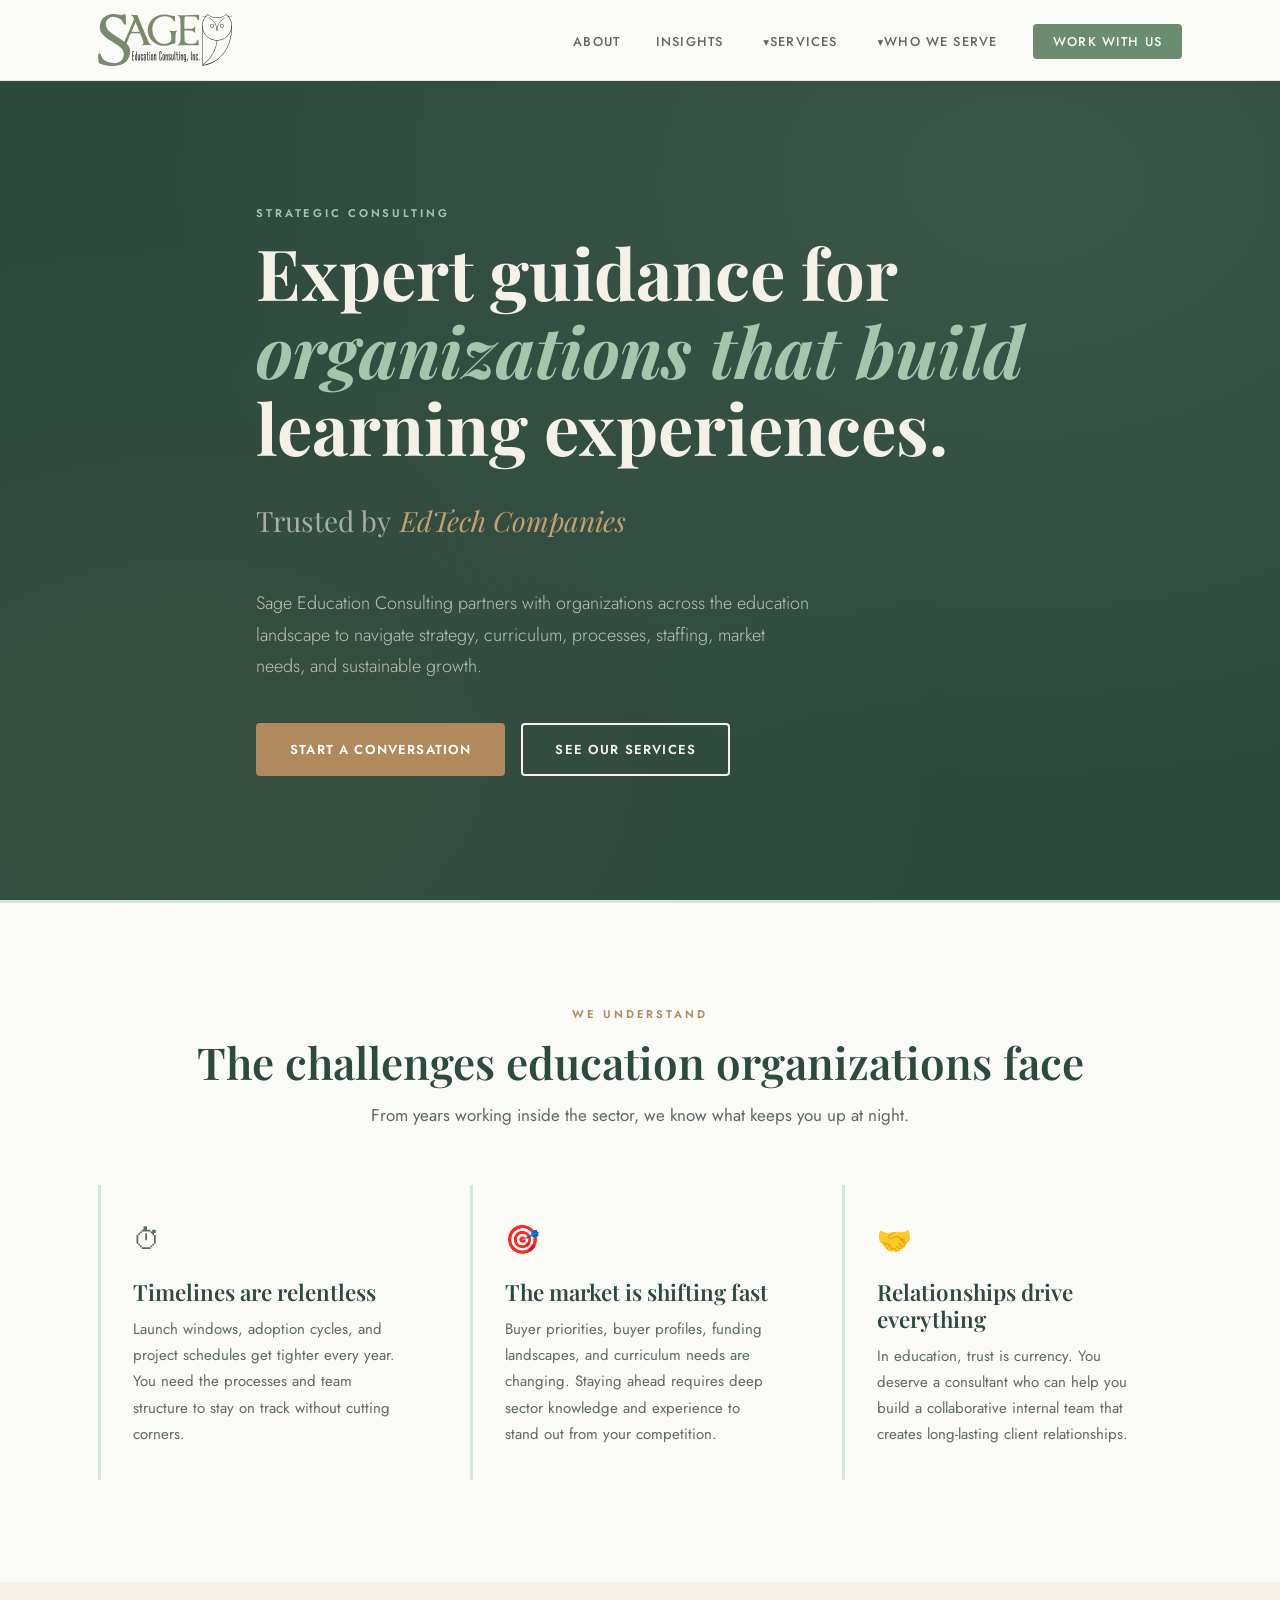
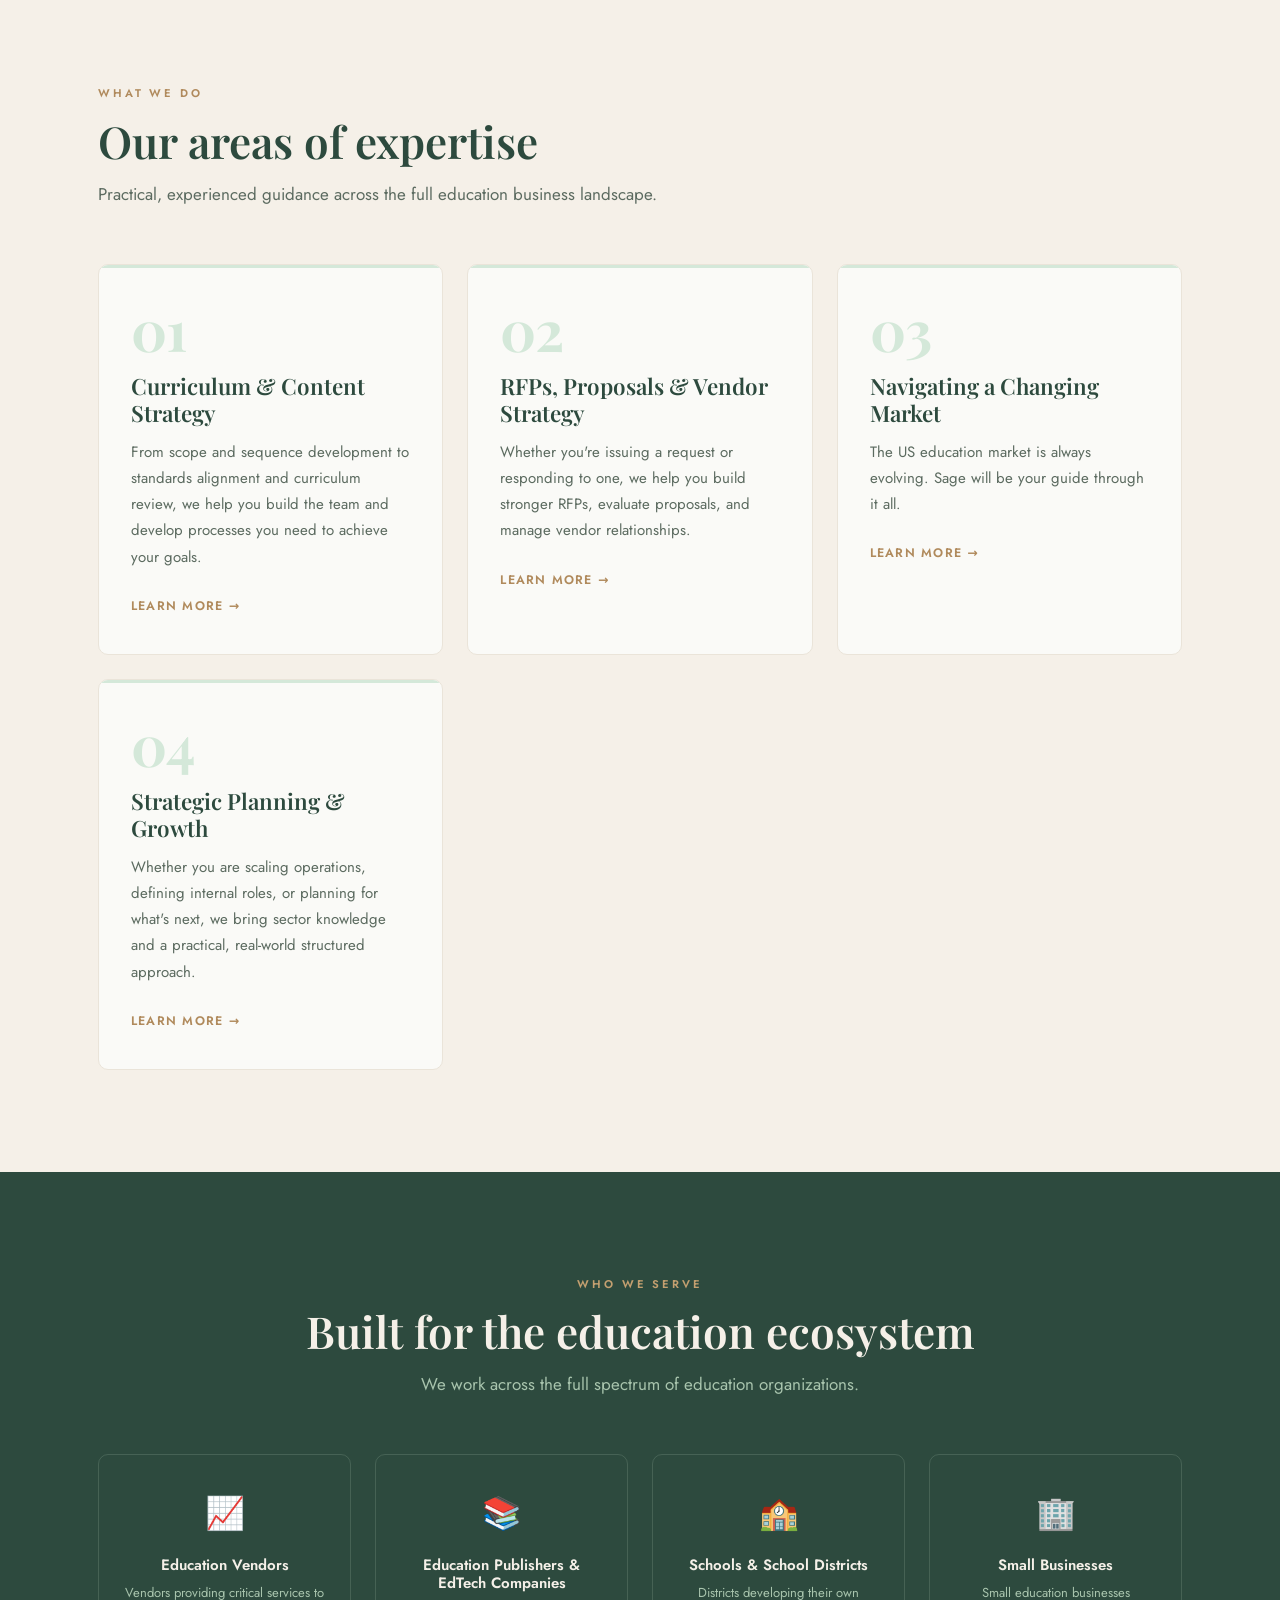
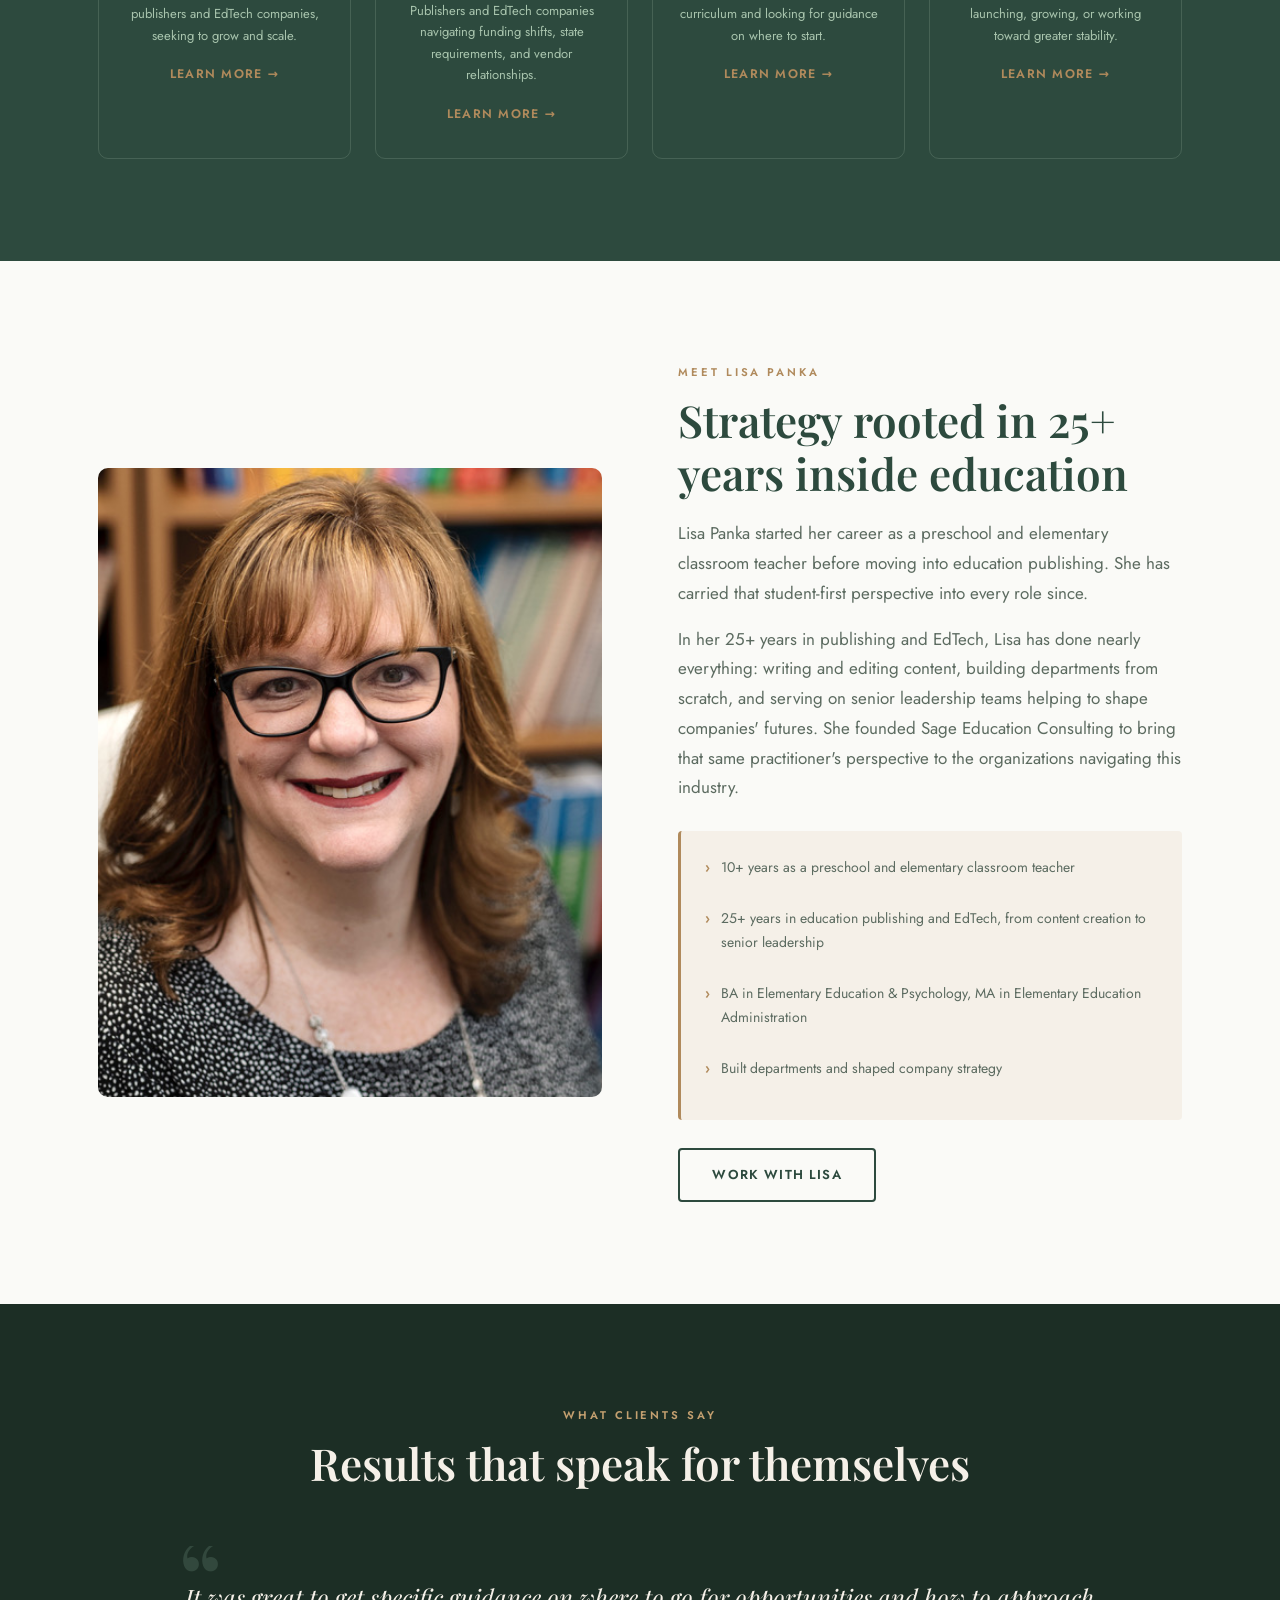
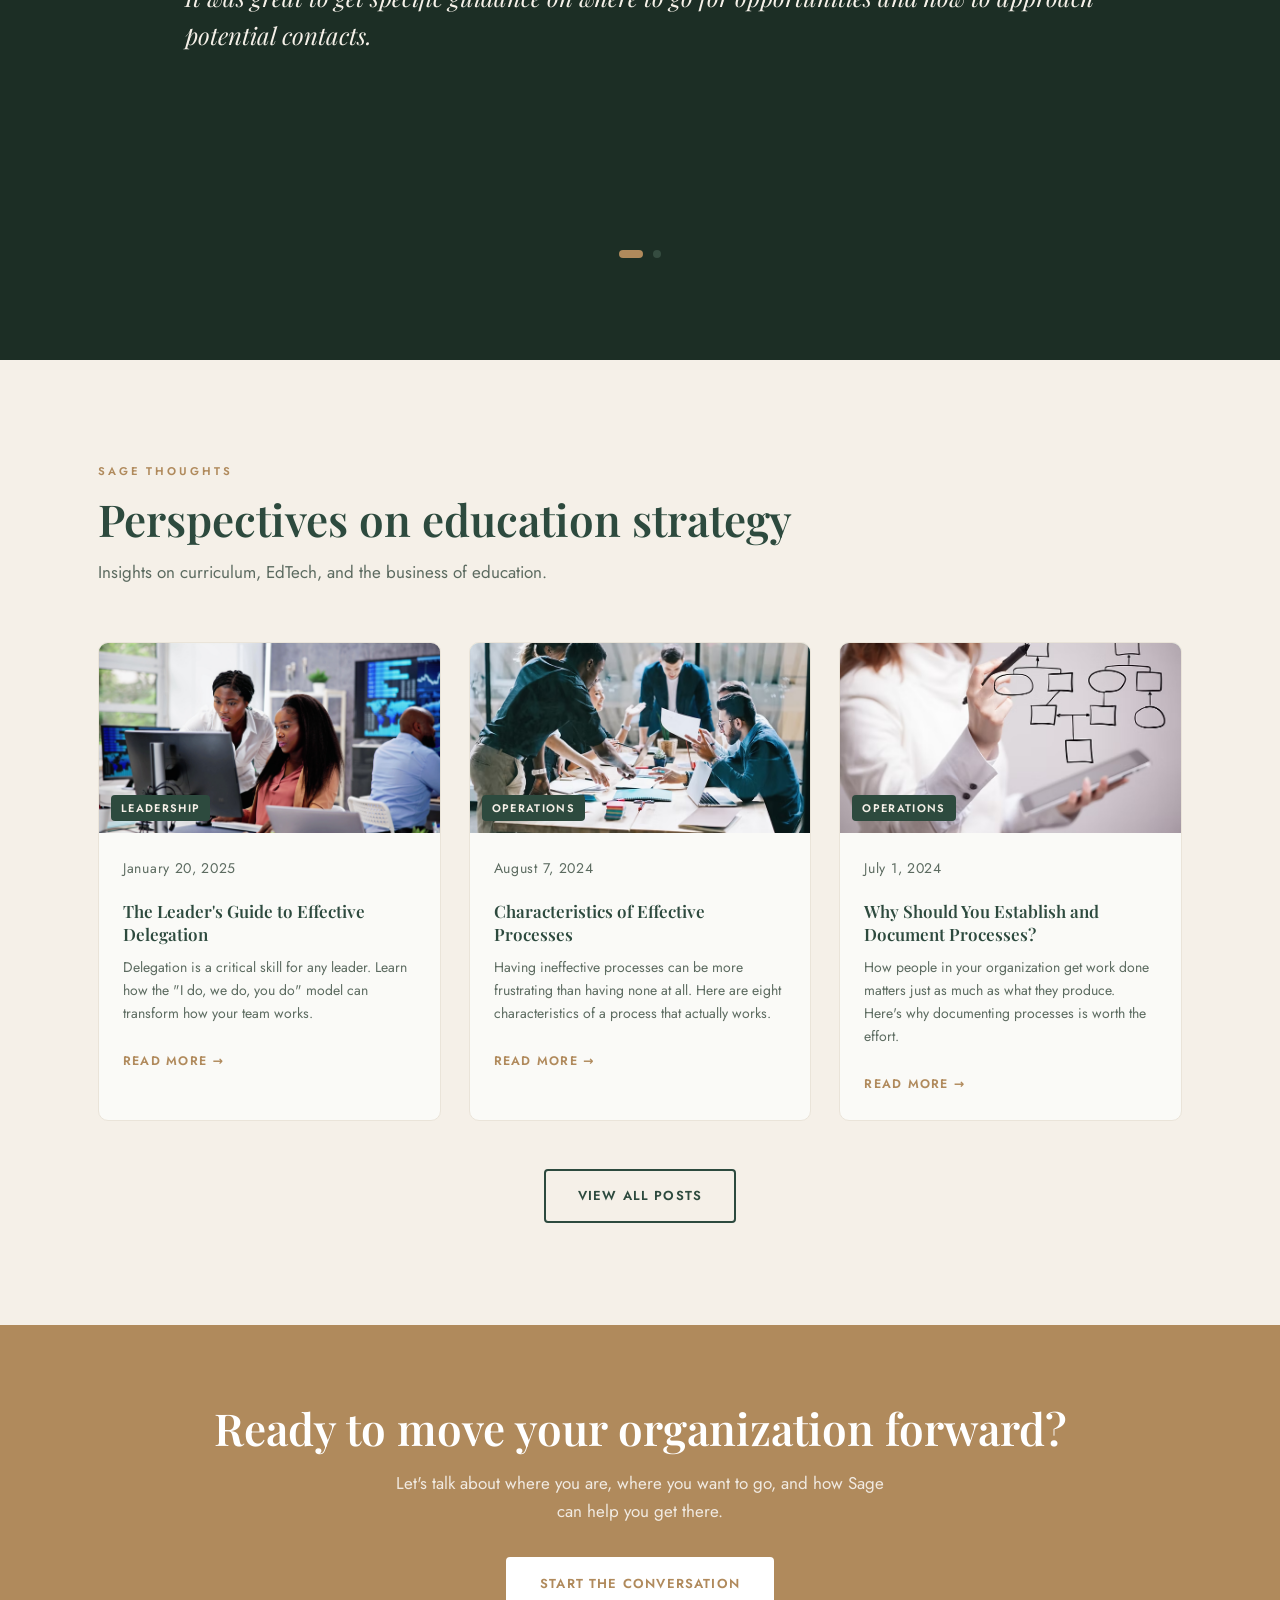
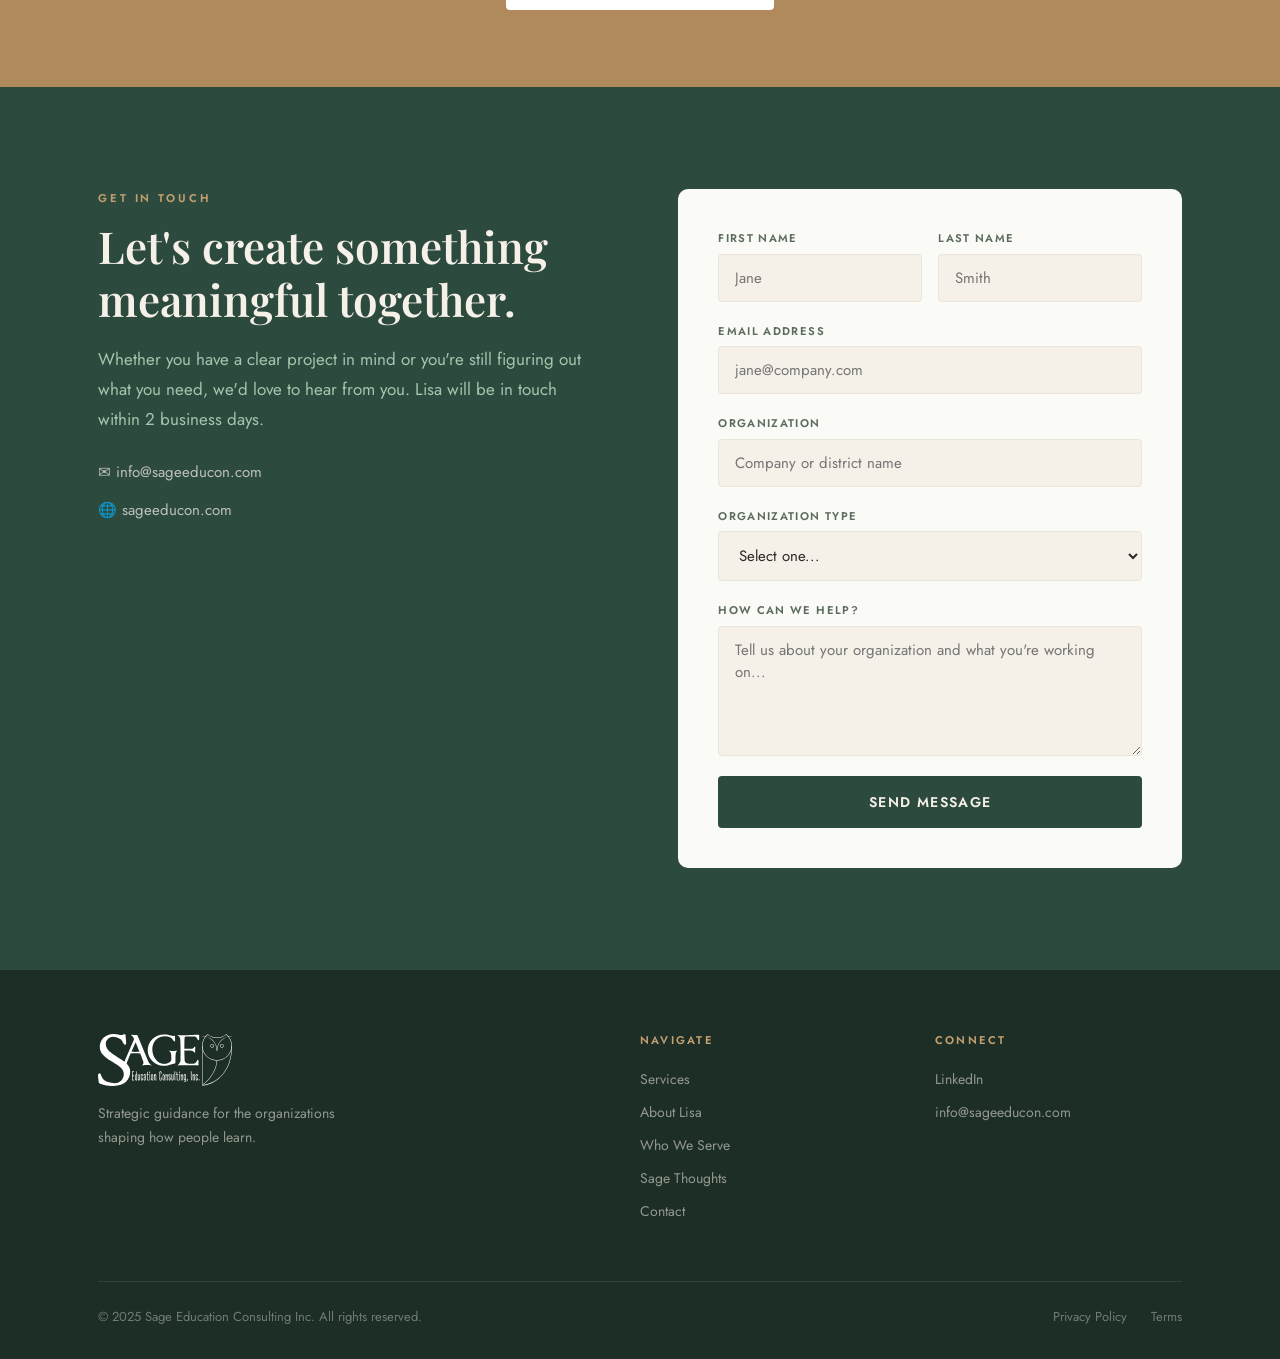
==== commit 043db7fa: "review 1" ====
--- a/index.html
+++ b/index.html
@@ -29,7 +29,7 @@
         <ul class="nav-dropdown-menu">
           <li><a href="curriculum-content-strategy.html">Curriculum &amp; Content Strategy</a></li>
           <li><a href="vendor-proposal-strategy.html">RFPs, Proposals &amp; Vendor Strategy</a></li>
-          <li><a href="edtech-consulting.html">EdTech Consulting</a></li>
+          <li><a href="edtech-consulting.html">Navigating a Changing Market</a></li>
           <li><a href="strategic-planning.html">Strategic Planning &amp; Growth</a></li>
         </ul>
       </li>
@@ -64,7 +64,7 @@
     <div class="nav-mobile-sublinks">
       <a href="curriculum-content-strategy.html">Curriculum &amp; Content Strategy</a>
       <a href="vendor-proposal-strategy.html">RFPs, Proposals &amp; Vendor Strategy</a>
-      <a href="edtech-consulting.html">EdTech Consulting</a>
+      <a href="edtech-consulting.html">Navigating a Changing Market</a>
       <a href="strategic-planning.html">Strategic Planning &amp; Growth</a>
     </div>
   </div>
@@ -88,12 +88,12 @@
   <div class="container">
     <div class="hero-content">
 
-      <span class="eyebrow hero-eyebrow">Strategic Education Consulting</span>
+      <span class="eyebrow hero-eyebrow">Strategic Consulting</span>
 
       <h1 class="hero-headline">
         Expert guidance for<br>
-        <em>organizations that shape</em><br>
-        how people learn.
+        <em>organizations that build</em><br>
+        learning experiences.
       </h1>
 
       <p class="hero-rotate-line">
@@ -103,8 +103,8 @@
 
       <p class="hero-body">
         Sage Education Consulting partners with organizations across the
-        education landscape to navigate strategy, curriculum, market
-        positioning, and sustainable growth.
+        education landscape to navigate strategy, curriculum, processes,
+        staffing, market needs, and sustainable growth.
       </p>
 
       <div class="hero-actions">
@@ -132,19 +132,19 @@
       <div class="pain-card">
         <span class="pain-icon">⏱</span>
         <h3>Timelines are relentless</h3>
-        <p>Launch windows, adoption cycles, grant deadlines — the calendar doesn't wait. You need a partner who moves quickly without cutting corners.</p>
+        <p>Launch windows, adoption cycles, and project schedules get tighter every year. You need the processes and team structure to stay on track without cutting corners.</p>
       </div>
 
       <div class="pain-card">
         <span class="pain-icon">🎯</span>
         <h3>The market is shifting fast</h3>
-        <p>Buyer priorities, funding landscapes, and curriculum standards are changing. Staying ahead requires deep sector knowledge and experience to act on it.</p>
+        <p>Buyer priorities, buyer profiles, funding landscapes, and curriculum needs are changing. Staying ahead requires deep sector knowledge and experience to stand out from your competition.</p>
       </div>
 
       <div class="pain-card">
         <span class="pain-icon">🤝</span>
         <h3>Relationships drive everything</h3>
-        <p>In education, trust is currency. You deserve a partner who understands the people — districts, boards, procurement teams — not just the process.</p>
+        <p>In education, trust is currency. You deserve a consultant who can help you build a collaborative internal team that creates long-lasting client relationships.</p>
       </div>
 
     </div>
@@ -167,7 +167,7 @@
       <div class="service-card">
         <div class="service-num">01</div>
         <h3>Curriculum &amp; Content Strategy</h3>
-        <p>From scope and sequence development to standards alignment and curriculum review processes — we help you build content that works in real classrooms.</p>
+        <p>From scope and sequence development to standards alignment and curriculum review, we help you build the team and develop processes you need to achieve your goals.</p>
         <a href="curriculum-content-strategy.html" class="service-link">Learn more &rarr;</a>
       </div>
 
@@ -180,15 +180,15 @@
 
       <div class="service-card">
         <div class="service-num">03</div>
-        <h3>EdTech Consulting</h3>
-        <p>We help EdTech companies validate product fit, evaluate instructional design, and build credibility with educators and administrators.</p>
+        <h3>Navigating a Changing Market</h3>
+        <p>The US education market is always evolving. Sage will be your guide through it all.</p>
         <a href="edtech-consulting.html" class="service-link">Learn more &rarr;</a>
       </div>
 
       <div class="service-card">
         <div class="service-num">04</div>
         <h3>Strategic Planning &amp; Growth</h3>
-        <p>Scaling operations, defining internal roles, or planning for what's next — we bring sector knowledge and a practical, structured approach.</p>
+        <p>Whether you are scaling operations, defining internal roles, or planning for what's next, we bring sector knowledge and a practical, real-world structured approach.</p>
         <a href="strategic-planning.html" class="service-link">Learn more &rarr;</a>
       </div>
 
@@ -210,7 +210,7 @@
     <div class="serve-grid">
 
       <div class="serve-card">
-        <div class="serve-icon">📦</div>
+        <div class="serve-icon">📈</div>
         <h3>Education Vendors</h3>
         <p>Vendors providing critical services to publishers and EdTech companies, seeking to grow and scale.</p>
         <a href="education-vendors.html" class="service-link">Learn more &rarr;</a>
@@ -256,14 +256,14 @@
       <div class="about-text">
         <span class="eyebrow">Meet Lisa Panka</span>
         <h2>Strategy rooted in 25+ years inside education</h2>
-        <p>Lisa Panka started her career as a preschool and elementary classroom teacher before moving into education publishing — and she's carried that classroom-first perspective into every role since.</p>
-        <p>In her 25+ years in publishing and EdTech, Lisa has done nearly everything: writing content, building departments from scratch, and serving on senior leadership teams helping to shape companies' futures. She founded Sage Education Consulting to bring that same practitioner's perspective — grounded in what actually happens in schools — to the organizations navigating this industry.</p>
+        <p>Lisa Panka started her career as a preschool and elementary classroom teacher before moving into education publishing. She has carried that student-first perspective into every role since.</p>
+        <p>In her 25+ years in publishing and EdTech, Lisa has done nearly everything: writing and editing content, building departments from scratch, and serving on senior leadership teams helping to shape companies' futures. She founded Sage Education Consulting to bring that same practitioner's perspective to the organizations navigating this industry.</p>
 
         <div class="about-credentials">
-          <p class="credential-item">Started as a preschool and elementary classroom teacher</p>
+          <p class="credential-item">10+ years as a preschool and elementary classroom teacher</p>
           <p class="credential-item">25+ years in education publishing and EdTech, from content creation to senior leadership</p>
           <p class="credential-item">BA in Elementary Education &amp; Psychology, MA in Elementary Education Administration</p>
-          <p class="credential-item">Has built departments and shaped company strategy from the inside</p>
+          <p class="credential-item">Built departments and shaped company strategy</p>
         </div>
 
         <a href="#contact" class="btn btn-outline-dark">Work with Lisa</a>
@@ -394,7 +394,7 @@
       <div class="contact-text">
         <span class="eyebrow">Get in Touch</span>
         <h2>Let's create something meaningful together.</h2>
-        <p>Whether you have a clear project in mind or you're still figuring out what you need — we'd love to hear from you. Lisa will be in touch within 2 business days.</p>
+        <p>Whether you have a clear project in mind or you're still figuring out what you need, we'd love to hear from you. Lisa will be in touch within 2 business days.</p>
 
         <div class="contact-details">
 
--- a/styles.css
+++ b/styles.css
@@ -729,6 +729,7 @@
 }
 
 .credential-item {
+  margin: 0;
   font-size: 0.875rem;
   color: var(--text-muted);
   padding-left: 1rem;
